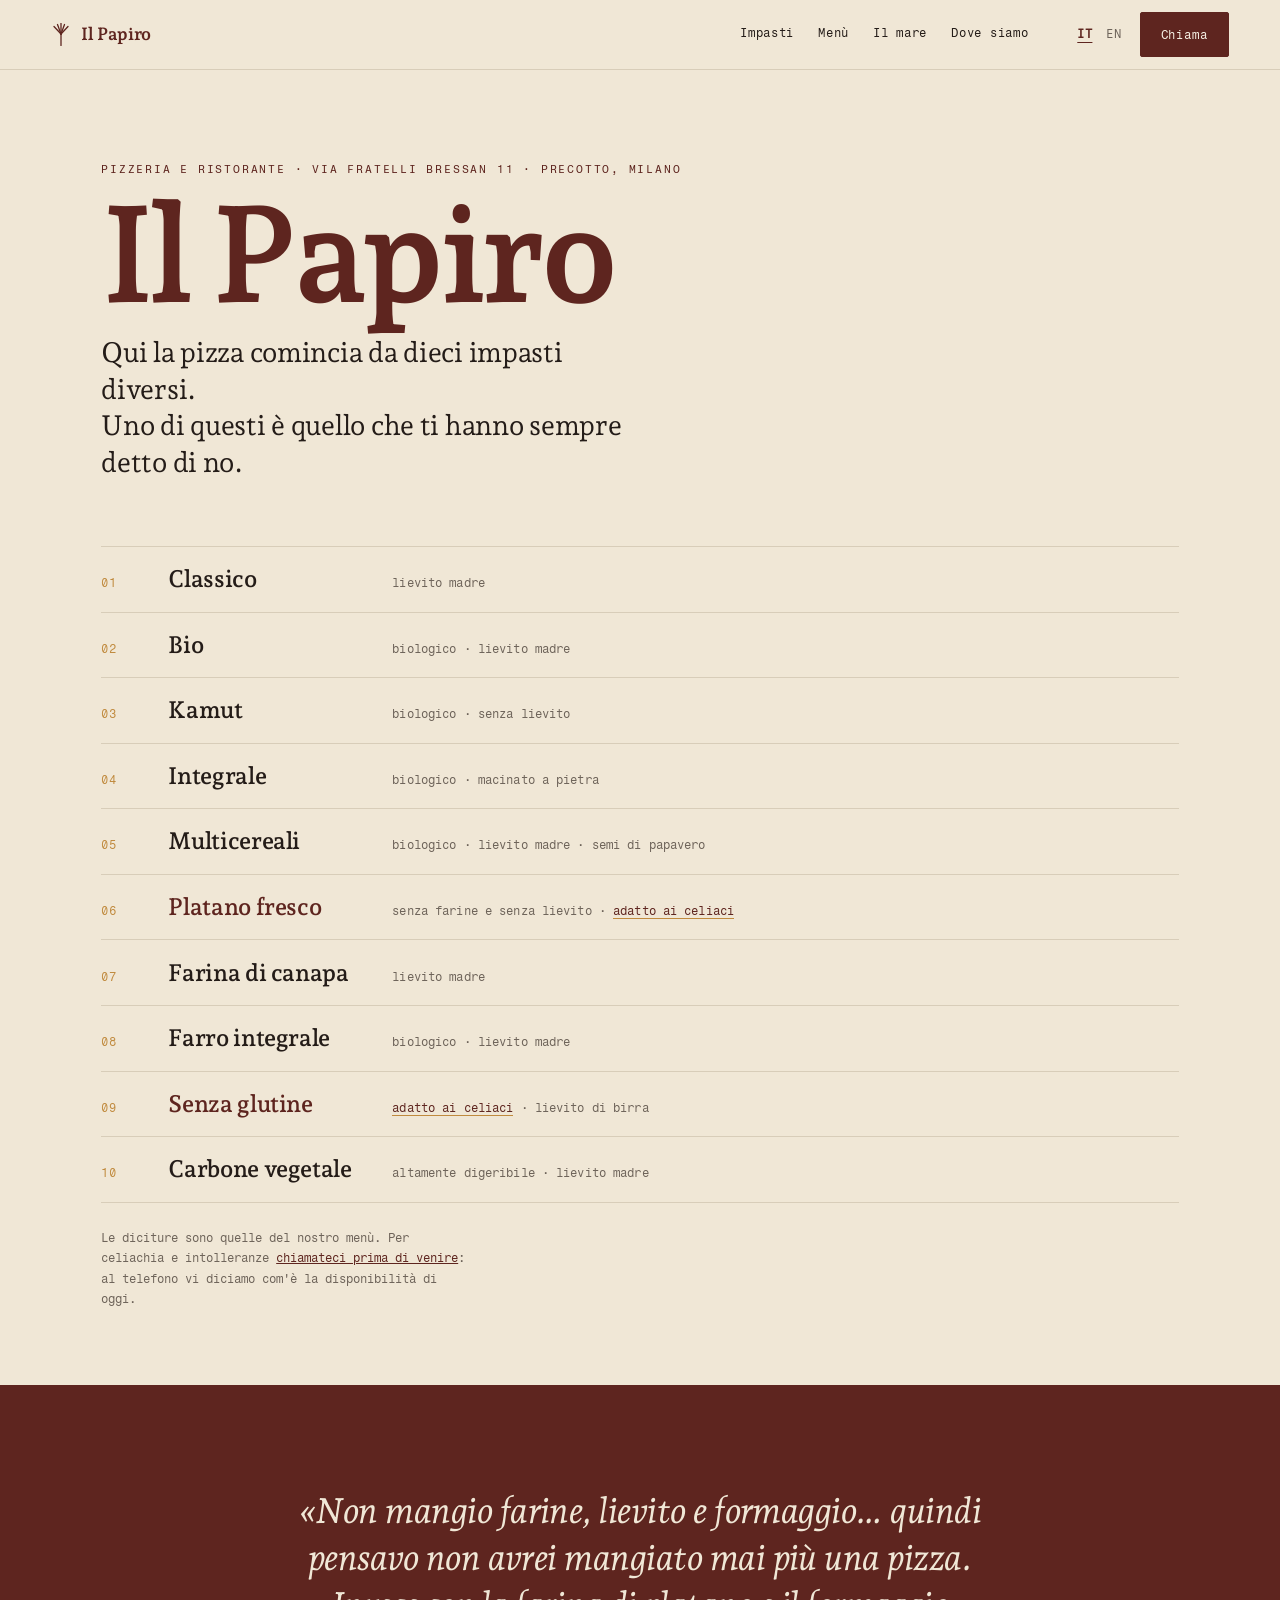
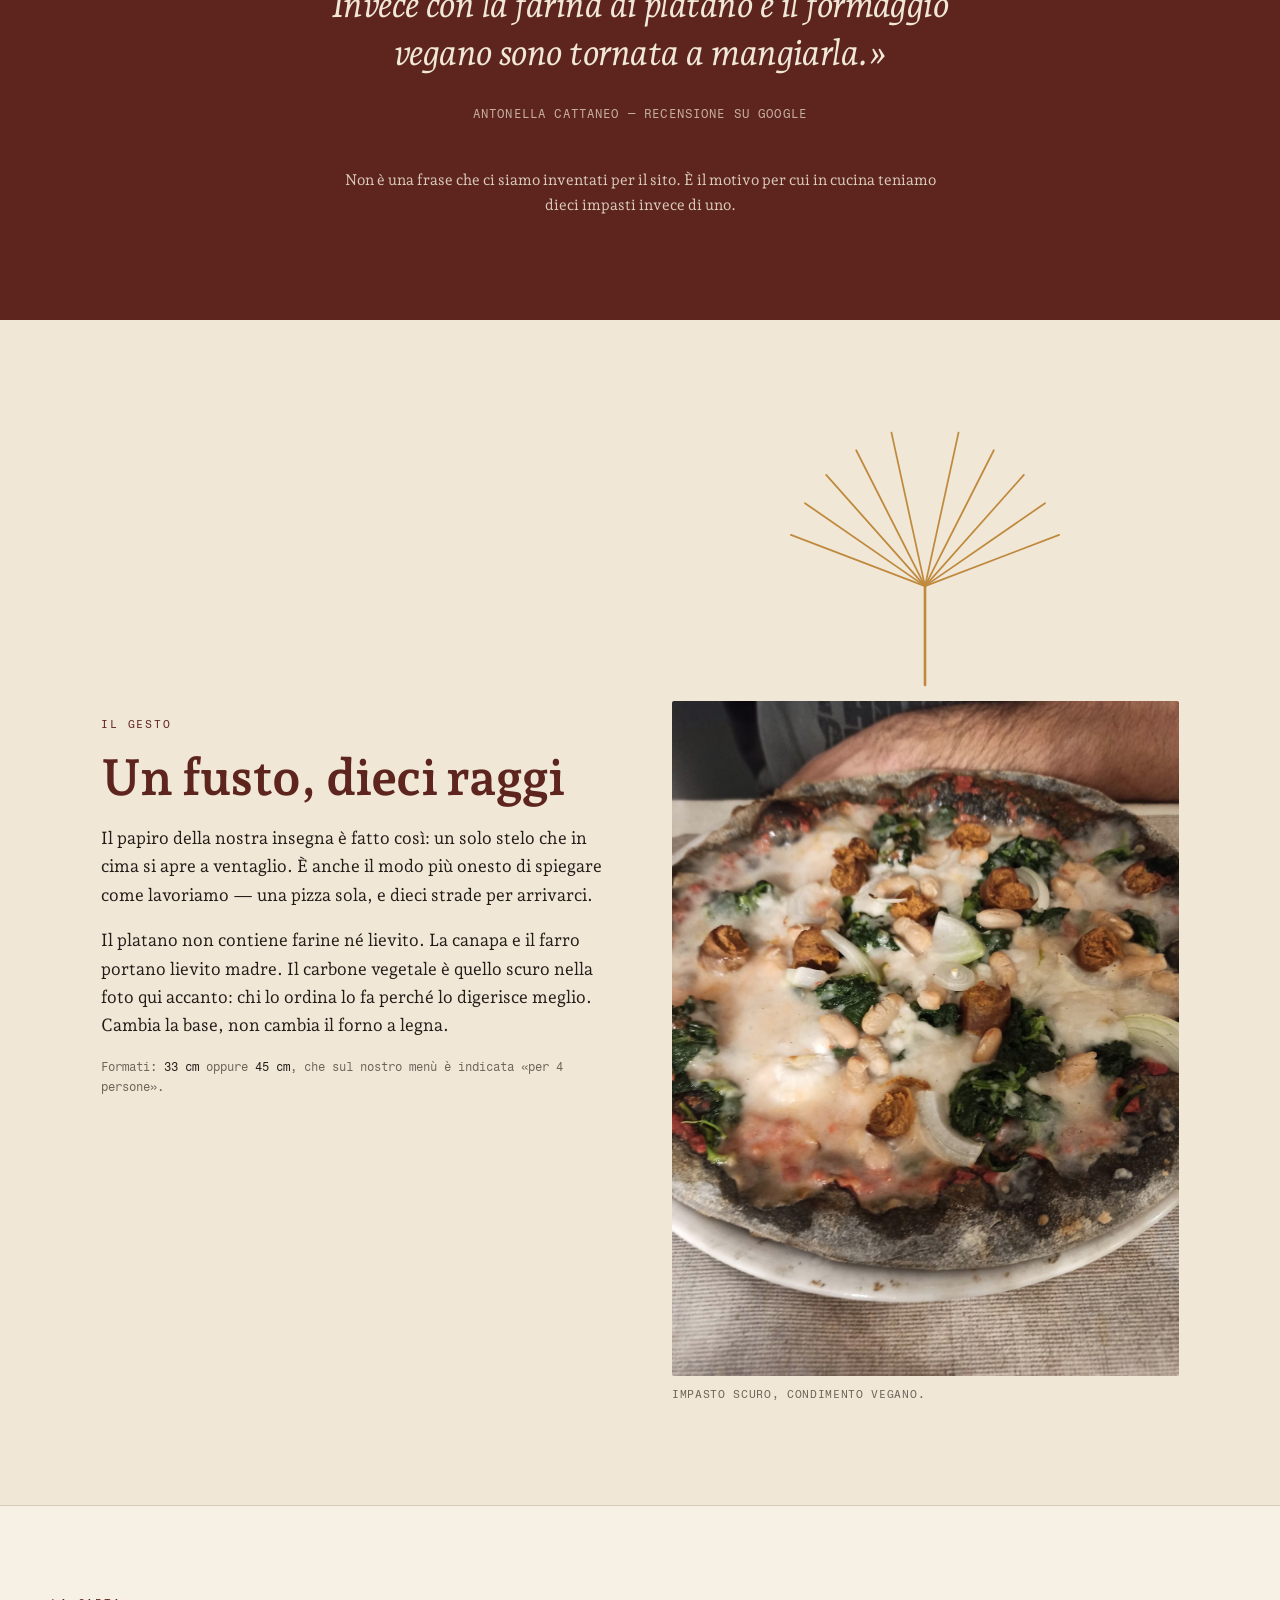
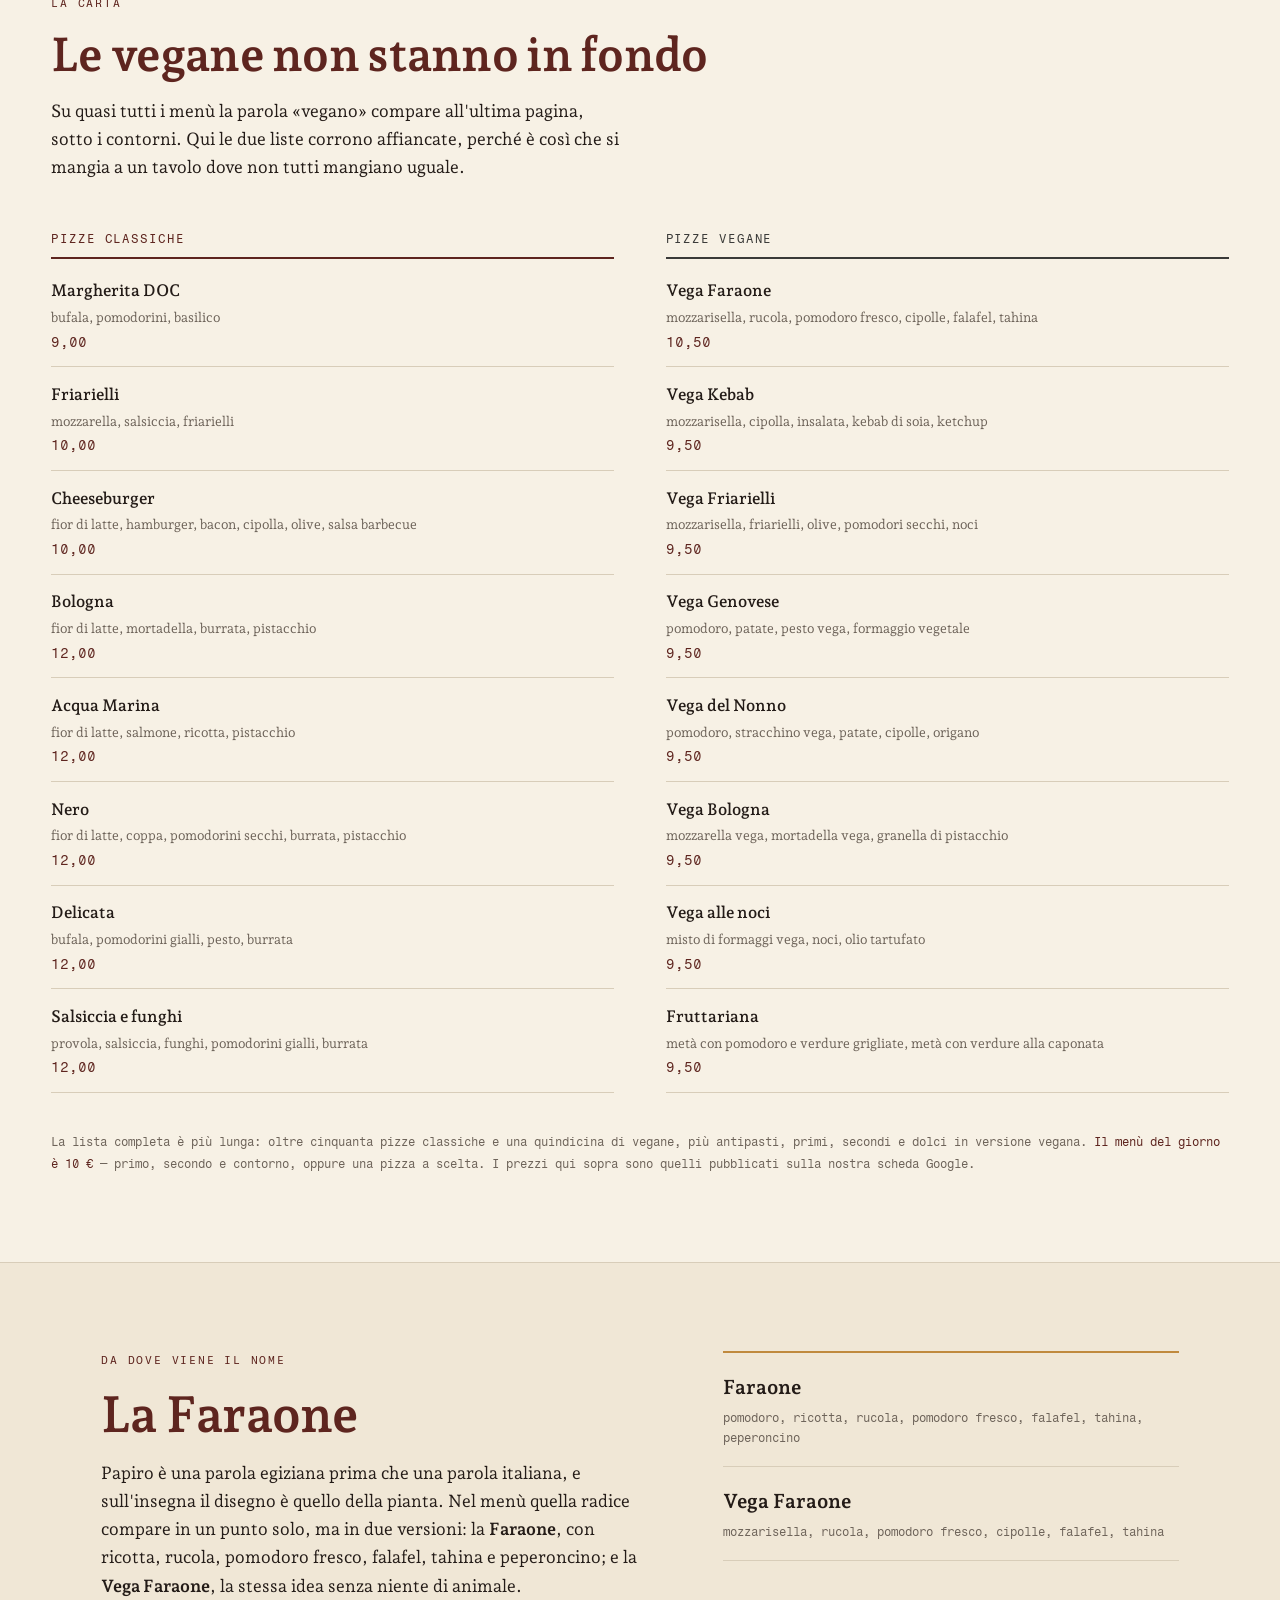
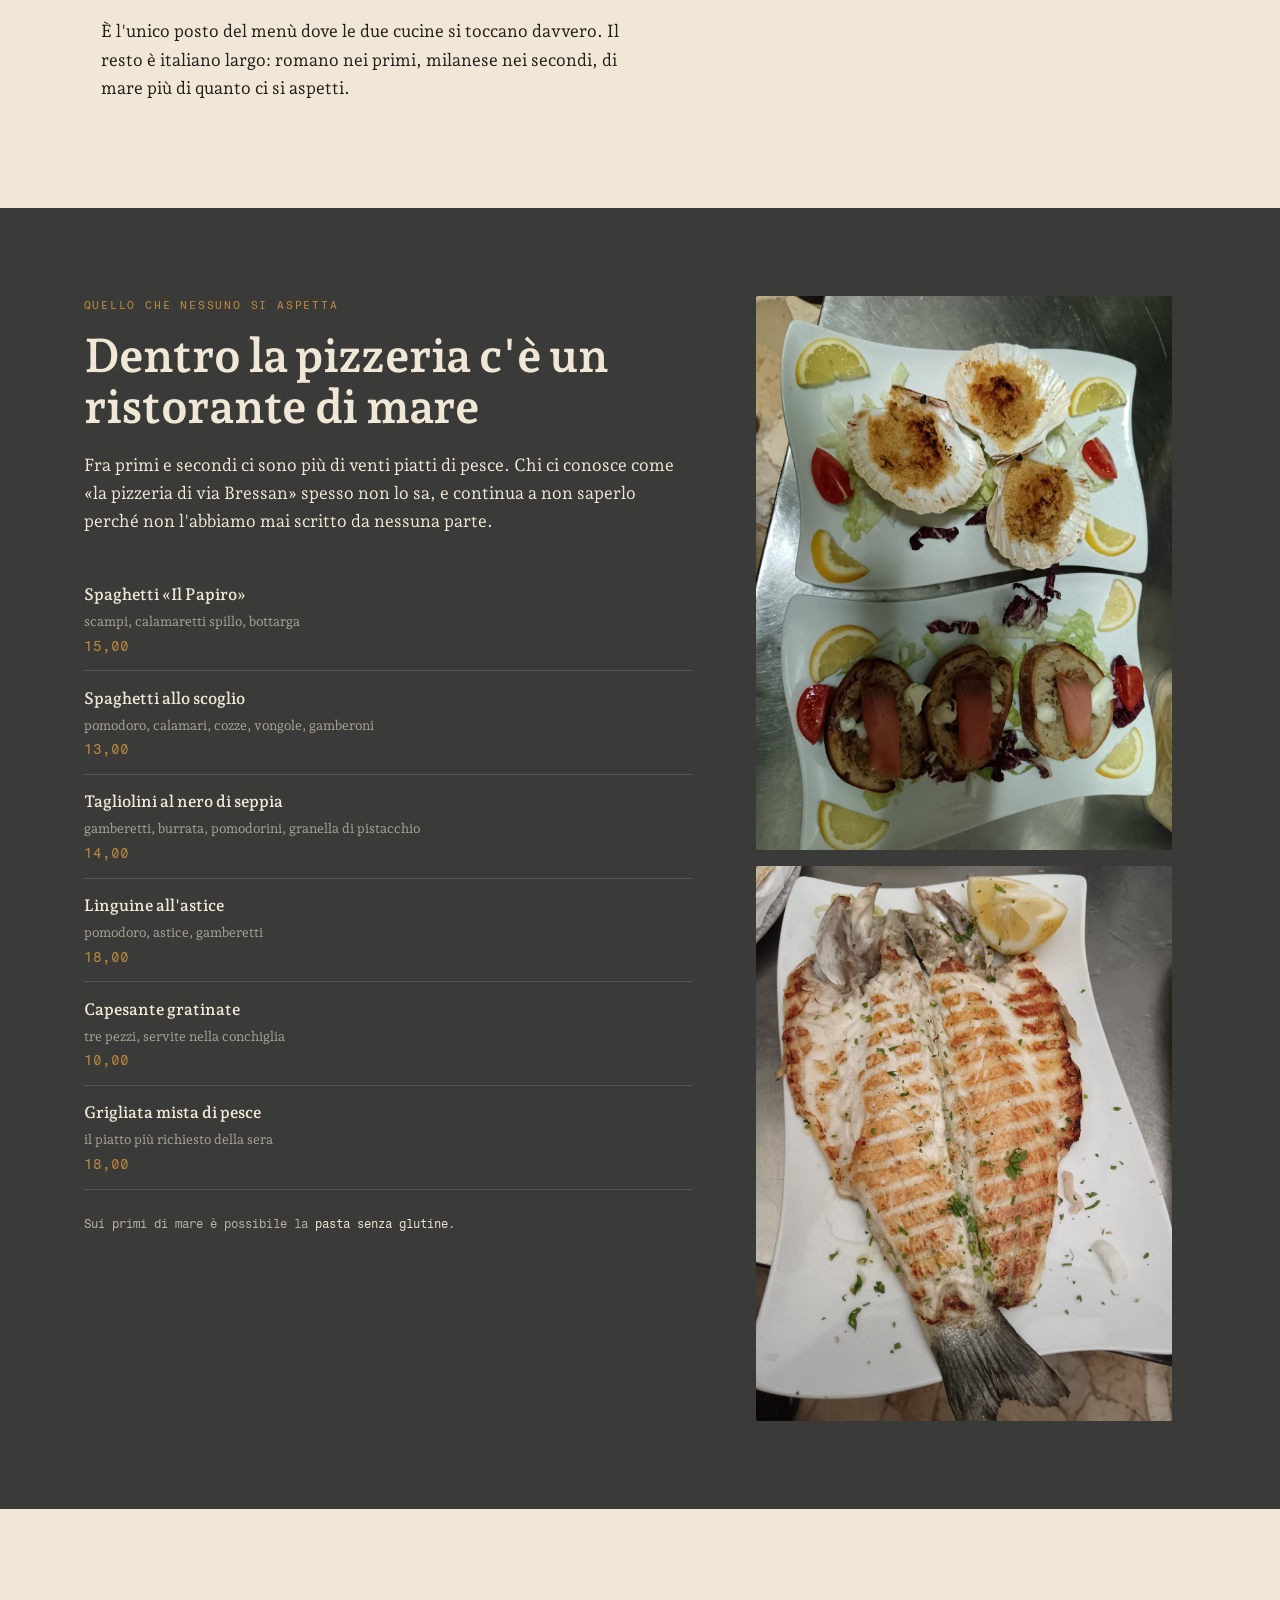
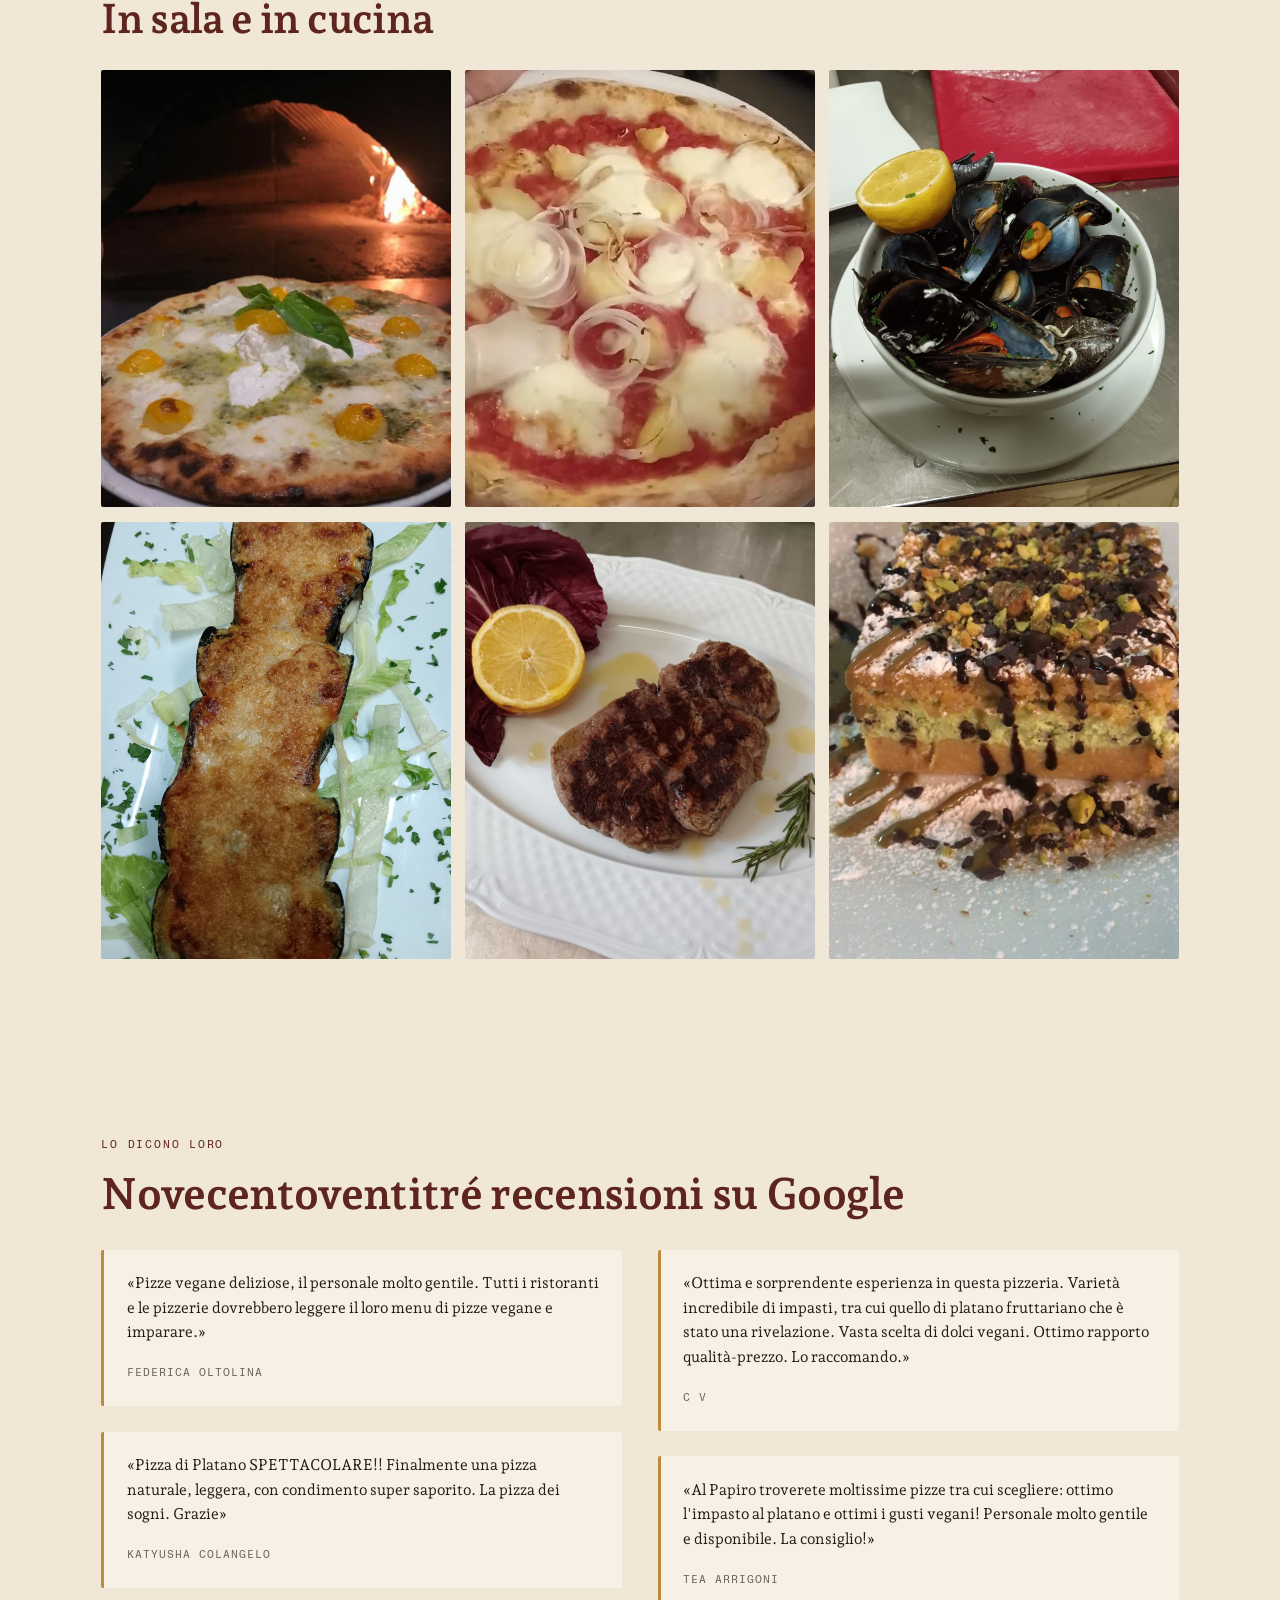
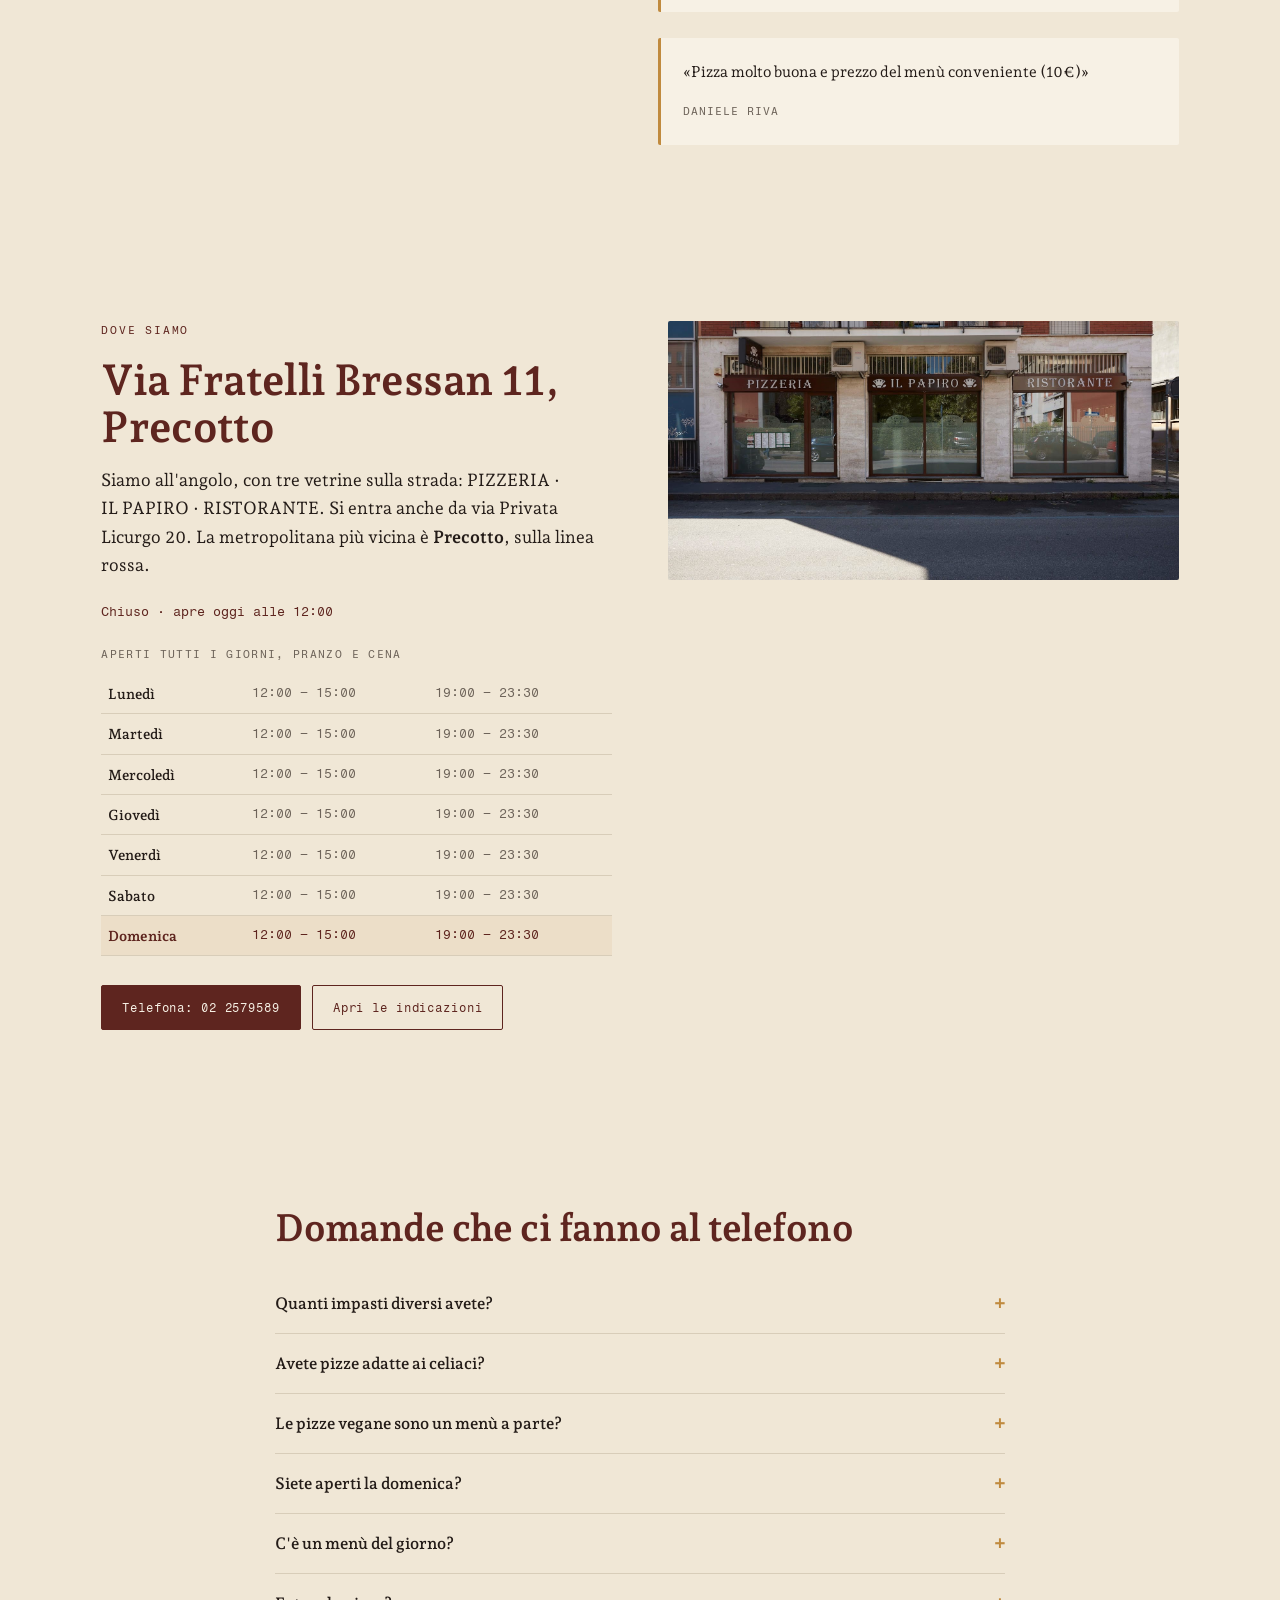
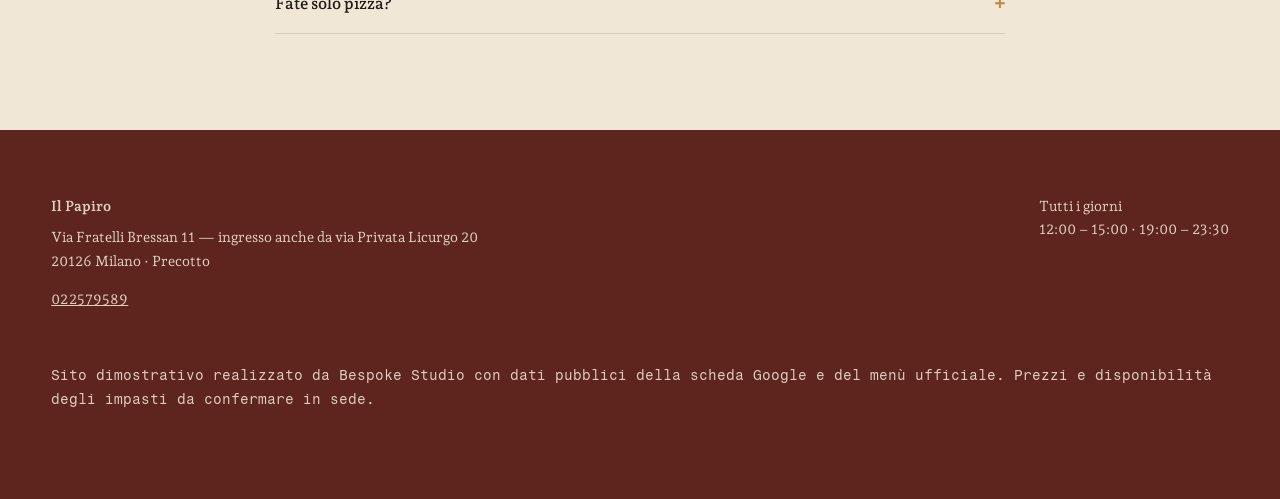
==== index.html @ 3c9a6908 "Il Papiro — sito vetrina (Bespoke Studio) Pizzeria e ristorante, via Fratelli Bressan 11, Precotto (" ====
<!DOCTYPE html>
<html lang="it">
<head>
<meta charset="utf-8">
<meta name="viewport" content="width=device-width, initial-scale=1">
<title>Il Papiro — Pizzeria e Ristorante a Precotto, Milano · dieci impasti</title>
<meta name="description" content="Pizzeria e ristorante in via Fratelli Bressan 11, Precotto, Milano. Dieci impasti diversi — platano, canapa, kamut, carbone vegetale, senza glutine — pizze vegane, forno a legna e cucina di mare. Aperti sette giorni su sette.">
<link rel="canonical" href="https://rotenzark.github.io/il-papiro-pizzeria/">
<meta property="og:type" content="restaurant">
<meta property="og:title" content="Il Papiro — dieci impasti, una pizzeria per tutti">
<meta property="og:description" content="Platano, canapa, kamut, carbone vegetale, senza glutine. Pizze vegane e fruttariane, forno a legna, cucina di mare. Precotto, Milano.">
<meta property="og:url" content="https://rotenzark.github.io/il-papiro-pizzeria/">
<meta property="og:image" content="https://rotenzark.github.io/il-papiro-pizzeria/img/og.jpg">
<meta property="og:locale" content="it_IT">
<meta name="twitter:card" content="summary_large_image">
<meta name="twitter:title" content="Il Papiro — dieci impasti, una pizzeria per tutti">
<meta name="twitter:description" content="Platano, canapa, kamut, carbone vegetale, senza glutine. Precotto, Milano.">
<meta name="twitter:image" content="https://rotenzark.github.io/il-papiro-pizzeria/img/og.jpg">
<meta name="theme-color" content="#5E251F">
<link rel="icon" href="img/favicon.svg" type="image/svg+xml">
<link rel="icon" href="img/favicon-32.png" sizes="32x32">
<link rel="apple-touch-icon" href="img/apple-touch-icon.png">
<link rel="preconnect" href="https://fonts.googleapis.com">
<link rel="preconnect" href="https://fonts.gstatic.com" crossorigin>
<link href="https://fonts.googleapis.com/css2?family=Andada+Pro:ital,wght@0,400;0,600;0,700;1,400&family=Fragment+Mono:ital@0;1&display=swap" rel="stylesheet">
<link rel="stylesheet" href="css/styles.css?v=1">
<script type="application/ld+json">
{
  "@context": "https://schema.org",
  "@type": "Restaurant",
  "name": "Il Papiro",
  "description": "Pizzeria e ristorante a Precotto, Milano. Dieci impasti diversi, pizze vegane e fruttariane, forno a legna e cucina di mare.",
  "url": "https://rotenzark.github.io/il-papiro-pizzeria/",
  "telephone": "+39 02 2579589",
  "servesCuisine": ["Pizza", "Italiana", "Vegana", "Pesce"],
  "priceRange": "€€",
  "image": "https://rotenzark.github.io/il-papiro-pizzeria/img/facciata.jpg",
  "address": {
    "@type": "PostalAddress",
    "streetAddress": "Via Fratelli Bressan 11",
    "addressLocality": "Milano",
    "postalCode": "20126",
    "addressCountry": "IT"
  },
  "geo": { "@type": "GeoCoordinates", "latitude": 45.5103545, "longitude": 9.2221781 },
  "openingHoursSpecification": [{
    "@type": "OpeningHoursSpecification",
    "dayOfWeek": ["Monday","Tuesday","Wednesday","Thursday","Friday","Saturday","Sunday"],
    "opens": "12:00", "closes": "15:00"
  },{
    "@type": "OpeningHoursSpecification",
    "dayOfWeek": ["Monday","Tuesday","Wednesday","Thursday","Friday","Saturday","Sunday"],
    "opens": "19:00", "closes": "23:30"
  }]
}
</script>
<script type="application/ld+json">
{
  "@context": "https://schema.org",
  "@type": "FAQPage",
  "mainEntity": [
    { "@type": "Question", "name": "Quanti impasti diversi avete?",
      "acceptedAnswer": { "@type": "Answer", "text": "Dieci: classico, bio, kamut, integrale, multicereali, platano fresco, farina di canapa, farro integrale, senza glutine e carbone vegetale. Ognuno ha una sua lievitazione." } },
    { "@type": "Question", "name": "Avete pizze adatte ai celiaci?",
      "acceptedAnswer": { "@type": "Answer", "text": "Sul nostro menu due impasti sono indicati come adatti ai celiaci: il platano fresco, che è senza farine e senza lievito, e l'impasto senza glutine. Trattandosi di intolleranze, chiamateci prima di venire: vi confermiamo al telefono la disponibilità del giorno e come lavoriamo in cucina." } },
    { "@type": "Question", "name": "Le pizze vegane sono un menù a parte?",
      "acceptedAnswer": { "@type": "Answer", "text": "No, corrono di fianco a quelle classiche: c'è una lista intera di pizze vegane, e anche antipasti, primi, secondi e dolci vegani. Chi è vegano ordina dal menù come tutti gli altri." } },
    { "@type": "Question", "name": "Siete aperti la domenica?",
      "acceptedAnswer": { "@type": "Answer", "text": "Sì, siamo aperti tutti i giorni, domenica compresa: pranzo 12:00–15:00 e cena 19:00–23:30." } },
    { "@type": "Question", "name": "C'è un menù del giorno?",
      "acceptedAnswer": { "@type": "Answer", "text": "Sì, un menù del giorno a 10 euro con primo, secondo e contorno; in alternativa si può fare con una pizza a scelta. Conviene chiedere al telefono cosa c'è oggi." } },
    { "@type": "Question", "name": "Fate solo pizza?",
      "acceptedAnswer": { "@type": "Answer", "text": "No. Oltre alla pizza c'è una cucina di mare con oltre venti piatti fra primi e secondi, dai paccheri con calamaretti alla grigliata mista, più carne alla griglia e piatti della tradizione romana e milanese." } }
  ]
}
</script>
</head>
<body>

<!-- INTRO: l'ombrella del papiro che si disegna -->
<div id="intro" class="intro" aria-hidden="true">
  <svg class="intro__glifo" viewBox="0 0 120 140" fill="none" aria-hidden="true">
    <g stroke="currentColor" stroke-width="2.2" stroke-linecap="round">
      <path class="intro__stelo" d="M60 138 V64"/>
      <path class="intro__raggio" d="M60 64 L18 20"/>
      <path class="intro__raggio" d="M60 64 L32 12"/>
      <path class="intro__raggio" d="M60 64 L46 6"/>
      <path class="intro__raggio" d="M60 64 L60 3"/>
      <path class="intro__raggio" d="M60 64 L74 6"/>
      <path class="intro__raggio" d="M60 64 L88 12"/>
      <path class="intro__raggio" d="M60 64 L102 20"/>
    </g>
  </svg>
  <button type="button" id="introSkip" class="intro__skip" data-i18n="intro.skip">salta</button>
</div>

<header id="site-header" class="testata">
  <a class="testata__marchio" href="#cima" aria-label="Il Papiro, torna in cima">
    <svg class="marchio__glifo" viewBox="0 0 40 46" aria-hidden="true">
      <g stroke="currentColor" stroke-width="2.6" stroke-linecap="round" fill="none">
        <path d="M20 45 V22"/><path d="M20 22 L6 7"/><path d="M20 22 L13 3"/>
        <path d="M20 22 L20 1"/><path d="M20 22 L27 3"/><path d="M20 22 L34 7"/>
      </g>
    </svg>
    <span class="marchio__nome">Il Papiro</span>
  </a>

  <nav id="mainNav" class="nav" aria-label="Menu principale">
    <a href="#impasti" data-i18n="nav.impasti">Impasti</a>
    <a href="#menu" data-i18n="nav.menu">Menù</a>
    <a href="#mare" data-i18n="nav.mare">Il mare</a>
    <a href="#dove" data-i18n="nav.dove">Dove siamo</a>
  </nav>

  <div class="testata__coda">
    <div class="lingue" role="group" aria-label="Lingua / Language">
      <button type="button" data-lang="it" class="is-on" aria-pressed="true">IT</button>
      <button type="button" data-lang="en" aria-pressed="false">EN</button>
    </div>
    <a class="bottone bottone--pieno" href="tel:+39022579589" data-i18n="cta.chiama">Chiama</a>
    <button type="button" id="burger" class="burger" aria-expanded="false" aria-controls="mobile-menu" aria-label="Apri il menu">
      <span></span><span></span><span></span>
    </button>
  </div>
</header>

<div id="mobile-menu" class="drawer" hidden>
  <a href="#impasti" data-i18n="nav.impasti">Impasti</a>
  <a href="#menu" data-i18n="nav.menu">Menù</a>
  <a href="#mare" data-i18n="nav.mare">Il mare</a>
  <a href="#recensioni" data-i18n="nav.recensioni">Recensioni</a>
  <a href="#dove" data-i18n="nav.dove">Dove siamo</a>
  <a class="drawer__cta" href="tel:+39022579589" data-i18n="cta.chiama">Chiama</a>
</div>

<main id="cima">

  <!-- ══════ HERO: l'indice dei dieci impasti. Nessuna foto, di proposito. ══════ -->
  <section class="apertura" aria-labelledby="apertura-titolo">
    <div class="apertura__intestazione">
      <p class="occhiello" data-i18n="hero.occhiello">Pizzeria e ristorante · via Fratelli Bressan 11 · Precotto, Milano</p>
      <h1 id="apertura-titolo" class="apertura__titolo">
        <span class="apertura__nome">Il Papiro</span>
        <span class="apertura__sotto" data-i18n="hero.sotto">Qui la pizza comincia da dieci impasti diversi.<br>Uno di questi è quello che ti hanno sempre detto di no.</span>
      </h1>
    </div>

    <ol class="impasti-indice" id="impasti-indice">
      <li class="impasto"><span class="impasto__n">01</span><span class="impasto__nome">Classico</span><span class="impasto__spec" data-i18n="imp.01">lievito madre</span></li>
      <li class="impasto"><span class="impasto__n">02</span><span class="impasto__nome">Bio</span><span class="impasto__spec" data-i18n="imp.02">biologico · lievito madre</span></li>
      <li class="impasto"><span class="impasto__n">03</span><span class="impasto__nome">Kamut</span><span class="impasto__spec" data-i18n="imp.03">biologico · senza lievito</span></li>
      <li class="impasto"><span class="impasto__n">04</span><span class="impasto__nome">Integrale</span><span class="impasto__spec" data-i18n="imp.04">biologico · macinato a pietra</span></li>
      <li class="impasto"><span class="impasto__n">05</span><span class="impasto__nome">Multicereali</span><span class="impasto__spec" data-i18n="imp.05">biologico · lievito madre · semi di papavero</span></li>
      <li class="impasto impasto--chiave"><span class="impasto__n">06</span><span class="impasto__nome">Platano fresco</span><span class="impasto__spec" data-i18n="imp.06">senza farine e senza lievito · <b>adatto ai celiaci</b></span></li>
      <li class="impasto"><span class="impasto__n">07</span><span class="impasto__nome">Farina di canapa</span><span class="impasto__spec" data-i18n="imp.07">lievito madre</span></li>
      <li class="impasto"><span class="impasto__n">08</span><span class="impasto__nome">Farro integrale</span><span class="impasto__spec" data-i18n="imp.08">biologico · lievito madre</span></li>
      <li class="impasto impasto--chiave"><span class="impasto__n">09</span><span class="impasto__nome">Senza glutine</span><span class="impasto__spec" data-i18n="imp.09"><b>adatto ai celiaci</b> · lievito di birra</span></li>
      <li class="impasto"><span class="impasto__n">10</span><span class="impasto__nome">Carbone vegetale</span><span class="impasto__spec" data-i18n="imp.10">altamente digeribile · lievito madre</span></li>
    </ol>

    <p class="apertura__nota" data-i18n="hero.nota">Le diciture sono quelle del nostro menù. Per celiachia e intolleranze <a href="tel:+39022579589">chiamateci prima di venire</a>: al telefono vi diciamo com'è la disponibilità di oggi.</p>
  </section>

  <!-- ══════ MANIFESTO ══════ -->
  <section class="manifesto reveal" aria-label="Perché esistiamo">
    <blockquote class="manifesto__cit">
      <p data-i18n="manifesto.cit">«Non mangio farine, lievito e formaggio… quindi pensavo non avrei mangiato mai più una pizza. Invece con la farina di platano e il formaggio vegano sono tornata a mangiarla.»</p>
      <cite data-i18n="manifesto.fonte">antonella cattaneo — recensione su Google</cite>
    </blockquote>
    <p class="manifesto__coda" data-i18n="manifesto.coda">Non è una frase che ci siamo inventati per il sito. È il motivo per cui in cucina teniamo dieci impasti invece di uno.</p>
  </section>

  <!-- ══════ FIRMA: l'ombrella ══════ -->
  <section id="impasti" class="ombrella" aria-labelledby="ombrella-titolo">
    <div class="ombrella__testo">
      <p class="occhiello" data-i18n="omb.occhiello">Il gesto</p>
      <h2 id="ombrella-titolo" data-i18n="omb.titolo">Un fusto, dieci raggi</h2>
      <p data-i18n="omb.p1">Il papiro della nostra insegna è fatto così: un solo stelo che in cima si apre a ventaglio. È anche il modo più onesto di spiegare come lavoriamo — una pizza sola, e dieci strade per arrivarci.</p>
      <p data-i18n="omb.p2">Il platano non contiene farine né lievito. La canapa e il farro portano lievito madre. Il carbone vegetale è quello scuro nella foto qui accanto: chi lo ordina lo fa perché lo digerisce meglio. Cambia la base, non cambia il forno a legna.</p>
      <p class="ombrella__mini" data-i18n="omb.mini">Formati: <b>33 cm</b> oppure <b>45 cm</b>, che sul nostro menù è indicata «per 4 persone».</p>
    </div>
    <div class="ombrella__disegno" aria-hidden="true">
      <svg id="ventaglio" viewBox="0 0 340 300" fill="none">
        <g stroke="currentColor" stroke-linecap="round" fill="none">
          <path class="v-stelo" d="M170 298 V186" stroke-width="3"/>
          <path class="v-raggio" d="M170 186 L18 128" stroke-width="2"/>
          <path class="v-raggio" d="M170 186 L34 92" stroke-width="2"/>
          <path class="v-raggio" d="M170 186 L58 60" stroke-width="2"/>
          <path class="v-raggio" d="M170 186 L92 32" stroke-width="2"/>
          <path class="v-raggio" d="M170 186 L132 12" stroke-width="2"/>
          <path class="v-raggio" d="M170 186 L208 12" stroke-width="2"/>
          <path class="v-raggio" d="M170 186 L248 32" stroke-width="2"/>
          <path class="v-raggio" d="M170 186 L282 60" stroke-width="2"/>
          <path class="v-raggio" d="M170 186 L306 92" stroke-width="2"/>
          <path class="v-raggio" d="M170 186 L322 128" stroke-width="2"/>
        </g>
      </svg>
      <figure class="ombrella__foto">
        <img src="img/impasto-scuro.jpg" width="1300" height="1731" decoding="async" alt="Pizza con impasto scuro al carbone vegetale, condita con verdure, fagioli e mozzarella vegetale">
        <figcaption data-i18n="omb.did">Impasto scuro, condimento vegano.</figcaption>
      </figure>
    </div>
  </section>

  <!-- ══════ MENÙ: due colonne che corrono insieme ══════ -->
  <section id="menu" class="carta" aria-labelledby="carta-titolo">
    <div class="carta__intro reveal">
      <p class="occhiello" data-i18n="carta.occhiello">La carta</p>
      <h2 id="carta-titolo" data-i18n="carta.titolo">Le vegane non stanno in fondo</h2>
      <p data-i18n="carta.p">Su quasi tutti i menù la parola «vegano» compare all'ultima pagina, sotto i contorni. Qui le due liste corrono affiancate, perché è così che si mangia a un tavolo dove non tutti mangiano uguale.</p>
    </div>

    <div class="carta__colonne">
      <div class="colonna reveal">
        <h3 class="colonna__testa" data-i18n="carta.classiche">Pizze classiche</h3>
        <ul class="listino">
          <li><span class="piatto">Margherita DOC</span><span class="ingr" data-i18n="p.margherita">bufala, pomodorini, basilico</span><span class="prezzo">9,00</span></li>
          <li><span class="piatto">Friarielli</span><span class="ingr" data-i18n="p.friarielli">mozzarella, salsiccia, friarielli</span><span class="prezzo">10,00</span></li>
          <li><span class="piatto">Cheeseburger</span><span class="ingr" data-i18n="p.cheeseburger">fior di latte, hamburger, bacon, cipolla, olive, salsa barbecue</span><span class="prezzo">10,00</span></li>
          <li><span class="piatto">Bologna</span><span class="ingr" data-i18n="p.bologna">fior di latte, mortadella, burrata, pistacchio</span><span class="prezzo">12,00</span></li>
          <li><span class="piatto">Acqua Marina</span><span class="ingr" data-i18n="p.acquamarina">fior di latte, salmone, ricotta, pistacchio</span><span class="prezzo">12,00</span></li>
          <li><span class="piatto">Nero</span><span class="ingr" data-i18n="p.nero">fior di latte, coppa, pomodorini secchi, burrata, pistacchio</span><span class="prezzo">12,00</span></li>
          <li><span class="piatto">Delicata</span><span class="ingr" data-i18n="p.delicata">bufala, pomodorini gialli, pesto, burrata</span><span class="prezzo">12,00</span></li>
          <li><span class="piatto">Salsiccia e funghi</span><span class="ingr" data-i18n="p.salsiccia">provola, salsiccia, funghi, pomodorini gialli, burrata</span><span class="prezzo">12,00</span></li>
        </ul>
      </div>

      <div class="colonna colonna--vega reveal">
        <h3 class="colonna__testa" data-i18n="carta.vegane">Pizze vegane</h3>
        <ul class="listino">
          <li><span class="piatto">Vega Faraone</span><span class="ingr" data-i18n="p.faraone">mozzarisella, rucola, pomodoro fresco, cipolle, falafel, tahina</span><span class="prezzo">10,50</span></li>
          <li><span class="piatto">Vega Kebab</span><span class="ingr" data-i18n="p.kebab">mozzarisella, cipolla, insalata, kebab di soia, ketchup</span><span class="prezzo">9,50</span></li>
          <li><span class="piatto">Vega Friarielli</span><span class="ingr" data-i18n="p.vfriarielli">mozzarisella, friarielli, olive, pomodori secchi, noci</span><span class="prezzo">9,50</span></li>
          <li><span class="piatto">Vega Genovese</span><span class="ingr" data-i18n="p.genovese">pomodoro, patate, pesto vega, formaggio vegetale</span><span class="prezzo">9,50</span></li>
          <li><span class="piatto">Vega del Nonno</span><span class="ingr" data-i18n="p.nonno">pomodoro, stracchino vega, patate, cipolle, origano</span><span class="prezzo">9,50</span></li>
          <li><span class="piatto">Vega Bologna</span><span class="ingr" data-i18n="p.vbologna">mozzarella vega, mortadella vega, granella di pistacchio</span><span class="prezzo">9,50</span></li>
          <li><span class="piatto">Vega alle noci</span><span class="ingr" data-i18n="p.noci">misto di formaggi vega, noci, olio tartufato</span><span class="prezzo">9,50</span></li>
          <li><span class="piatto">Fruttariana</span><span class="ingr" data-i18n="p.fruttariana">metà con pomodoro e verdure grigliate, metà con verdure alla caponata</span><span class="prezzo">9,50</span></li>
        </ul>
      </div>
    </div>

    <p class="carta__nota reveal" data-i18n="carta.nota">La lista completa è più lunga: oltre cinquanta pizze classiche e una quindicina di vegane, più antipasti, primi, secondi e dolci in versione vegana. <b>Il menù del giorno è 10 €</b> — primo, secondo e contorno, oppure una pizza a scelta. I prezzi qui sopra sono quelli pubblicati sulla nostra scheda Google.</p>
  </section>

  <!-- ══════ FARAONE ══════ -->
  <section class="faraone reveal" aria-labelledby="faraone-titolo">
    <div class="faraone__testo">
      <p class="occhiello" data-i18n="far.occhiello">Da dove viene il nome</p>
      <h2 id="faraone-titolo" data-i18n="far.titolo">La Faraone</h2>
      <p data-i18n="far.p1">Papiro è una parola egiziana prima che una parola italiana, e sull'insegna il disegno è quello della pianta. Nel menù quella radice compare in un punto solo, ma in due versioni: la <b>Faraone</b>, con ricotta, rucola, pomodoro fresco, falafel, tahina e peperoncino; e la <b>Vega Faraone</b>, la stessa idea senza niente di animale.</p>
      <p data-i18n="far.p2">È l'unico posto del menù dove le due cucine si toccano davvero. Il resto è italiano largo: romano nei primi, milanese nei secondi, di mare più di quanto ci si aspetti.</p>
    </div>
    <ul class="faraone__due">
      <li><span class="faraone__nome">Faraone</span><span class="faraone__ingr" data-i18n="far.a">pomodoro, ricotta, rucola, pomodoro fresco, falafel, tahina, peperoncino</span></li>
      <li><span class="faraone__nome">Vega Faraone</span><span class="faraone__ingr" data-i18n="far.b">mozzarisella, rucola, pomodoro fresco, cipolle, falafel, tahina</span></li>
    </ul>
  </section>

  <!-- ══════ IL MARE ══════ -->
  <section id="mare" class="mare" aria-labelledby="mare-titolo">
    <div class="mare__testo reveal">
      <p class="occhiello" data-i18n="mare.occhiello">Quello che nessuno si aspetta</p>
      <h2 id="mare-titolo" data-i18n="mare.titolo">Dentro la pizzeria c'è un ristorante di mare</h2>
      <p data-i18n="mare.p">Fra primi e secondi ci sono più di venti piatti di pesce. Chi ci conosce come «la pizzeria di via Bressan» spesso non lo sa, e continua a non saperlo perché non l'abbiamo mai scritto da nessuna parte.</p>
      <ul class="mare__lista">
        <li><span class="piatto">Spaghetti «Il Papiro»</span><span class="ingr" data-i18n="m.papiro">scampi, calamaretti spillo, bottarga</span><span class="prezzo">15,00</span></li>
        <li><span class="piatto">Spaghetti allo scoglio</span><span class="ingr" data-i18n="m.scoglio">pomodoro, calamari, cozze, vongole, gamberoni</span><span class="prezzo">13,00</span></li>
        <li><span class="piatto">Tagliolini al nero di seppia</span><span class="ingr" data-i18n="m.nero">gamberetti, burrata, pomodorini, granella di pistacchio</span><span class="prezzo">14,00</span></li>
        <li><span class="piatto">Linguine all'astice</span><span class="ingr" data-i18n="m.astice">pomodoro, astice, gamberetti</span><span class="prezzo">18,00</span></li>
        <li><span class="piatto">Capesante gratinate</span><span class="ingr" data-i18n="m.capesante">tre pezzi, servite nella conchiglia</span><span class="prezzo">10,00</span></li>
        <li><span class="piatto">Grigliata mista di pesce</span><span class="ingr" data-i18n="m.grigliata">il piatto più richiesto della sera</span><span class="prezzo">18,00</span></li>
      </ul>
      <p class="mare__nota" data-i18n="mare.nota">Sui primi di mare è possibile la <b>pasta senza glutine</b>.</p>
    </div>
    <div class="mare__foto reveal">
      <figure><img src="img/capesante.jpg" width="1200" height="1600" decoding="async" alt="Capesante gratinate servite nella conchiglia con crostini al salmone"></figure>
      <figure><img src="img/branzino.jpg" width="1300" height="1733" decoding="async" alt="Branzino alla griglia aperto a libro con spicchio di limone"></figure>
    </div>
  </section>

  <!-- ══════ GALLERY ══════ -->
  <section id="galleria" class="galleria reveal" aria-labelledby="galleria-titolo">
    <h2 id="galleria-titolo" class="galleria__titolo" data-i18n="gal.titolo">In sala e in cucina</h2>
    <div class="galleria__griglia">
      <button type="button" class="shot" data-full="img/forno.jpg"><img src="img/forno.jpg" width="768" height="960" decoding="async" alt="Pizza appena sfornata davanti alla bocca del forno a legna acceso"></button>
      <button type="button" class="shot" data-full="img/pizza-servita.jpg"><img src="img/pizza-servita.jpg" width="576" height="1024" decoding="async" alt="Pizza tonda dal cornicione alto servita su piatto bianco"></button>
      <button type="button" class="shot" data-full="img/cozze.jpg"><img src="img/cozze.jpg" width="1200" height="1600" decoding="async" alt="Sautè di cozze in ciotola bianca con mezzo limone"></button>
      <button type="button" class="shot" data-full="img/melanzane.jpg"><img src="img/melanzane.jpg" width="1200" height="1600" decoding="async" alt="Involtini di melanzane gratinati serviti su piatto bianco"></button>
      <button type="button" class="shot" data-full="img/filetto.jpg"><img src="img/filetto.jpg" width="1200" height="900" decoding="async" alt="Filetto di manzo alla griglia con radicchio, limone e rosmarino"></button>
      <button type="button" class="shot" data-full="img/dolce-pistacchio.jpg"><img src="img/dolce-pistacchio.jpg" width="1080" height="1920" decoding="async" alt="Dolce della casa al pistacchio e cioccolato, vegano e senza glutine"></button>
    </div>
  </section>

  <!-- ══════ RECENSIONI ══════ -->
  <section id="recensioni" class="voci reveal" aria-labelledby="voci-titolo">
    <p class="occhiello" data-i18n="rec.occhiello">Lo dicono loro</p>
    <h2 id="voci-titolo" data-i18n="rec.titolo">Novecentoventitré recensioni su Google</h2>
    <ul class="voci__lista">
      <li class="voce">
        <p>«Pizze vegane deliziose, il personale molto gentile. Tutti i ristoranti e le pizzerie dovrebbero leggere il loro menu di pizze vegane e imparare.»</p>
        <span class="voce__chi">Federica Oltolina</span>
      </li>
      <li class="voce">
        <p>«Pizza di Platano SPETTACOLARE!! Finalmente una pizza naturale, leggera, con condimento super saporito. La pizza dei sogni. Grazie»</p>
        <span class="voce__chi">Katyusha Colangelo</span>
      </li>
      <li class="voce">
        <p>«Ottima e sorprendente esperienza in questa pizzeria. Varietà incredibile di impasti, tra cui quello di platano fruttariano che è stato una rivelazione. Vasta scelta di dolci vegani. Ottimo rapporto qualità-prezzo. Lo raccomando.»</p>
        <span class="voce__chi">c v</span>
      </li>
      <li class="voce">
        <p>«Al Papiro troverete moltissime pizze tra cui scegliere: ottimo l'impasto al platano e ottimi i gusti vegani! Personale molto gentile e disponibile. La consiglio!»</p>
        <span class="voce__chi">Tea Arrigoni</span>
      </li>
      <li class="voce">
        <p>«Pizza molto buona e prezzo del menù conveniente (10€)»</p>
        <span class="voce__chi">Daniele Riva</span>
      </li>
    </ul>
  </section>

  <!-- ══════ DOVE & ORARI ══════ -->
  <section id="dove" class="dove" aria-labelledby="dove-titolo">
    <div class="dove__testo reveal">
      <p class="occhiello" data-i18n="dove.occhiello">Dove siamo</p>
      <h2 id="dove-titolo" data-i18n="dove.titolo">Via Fratelli Bressan 11, Precotto</h2>
      <p data-i18n="dove.p">Siamo all'angolo, con tre vetrine sulla strada: <span class="nowrap">PIZZERIA</span> · <span class="nowrap">IL PAPIRO</span> · <span class="nowrap">RISTORANTE</span>. Si entra anche da via Privata Licurgo 20. La metropolitana più vicina è <b>Precotto</b>, sulla linea rossa.</p>
      <p class="dove__stato"><span id="orarioStato">Controllo gli orari…</span></p>

      <table class="orari">
        <caption data-i18n="dove.caption">Aperti tutti i giorni, pranzo e cena</caption>
        <tbody>
          <tr data-day="1"><th scope="row" data-i18n="g.lun">Lunedì</th><td>12:00 – 15:00</td><td>19:00 – 23:30</td></tr>
          <tr data-day="2"><th scope="row" data-i18n="g.mar">Martedì</th><td>12:00 – 15:00</td><td>19:00 – 23:30</td></tr>
          <tr data-day="3"><th scope="row" data-i18n="g.mer">Mercoledì</th><td>12:00 – 15:00</td><td>19:00 – 23:30</td></tr>
          <tr data-day="4"><th scope="row" data-i18n="g.gio">Giovedì</th><td>12:00 – 15:00</td><td>19:00 – 23:30</td></tr>
          <tr data-day="5"><th scope="row" data-i18n="g.ven">Venerdì</th><td>12:00 – 15:00</td><td>19:00 – 23:30</td></tr>
          <tr data-day="6"><th scope="row" data-i18n="g.sab">Sabato</th><td>12:00 – 15:00</td><td>19:00 – 23:30</td></tr>
          <tr data-day="0"><th scope="row" data-i18n="g.dom">Domenica</th><td>12:00 – 15:00</td><td>19:00 – 23:30</td></tr>
        </tbody>
      </table>

      <p class="dove__contatti">
        <a class="bottone bottone--pieno" href="tel:+39022579589" data-i18n="dove.tel">Telefona: 02 2579589</a>
        <a class="bottone" href="https://www.google.com/maps/place/Il+Papiro/@45.5103545,9.2221781,17z" target="_blank" rel="noopener" data-i18n="dove.indicazioni">Apri le indicazioni</a>
      </p>
    </div>

    <div class="dove__mappa reveal">
      <figure class="dove__facciata">
        <img src="img/facciata.jpg" width="1600" height="811" decoding="async" alt="La facciata del Papiro in via Fratelli Bressan: tre vetrine con le insegne pizzeria, Il Papiro e ristorante">
      </figure>
      <iframe title="Mappa di Il Papiro, via Fratelli Bressan 11, Milano" src="https://www.google.com/maps?q=Il+Papiro+Via+Fratelli+Bressan+11+20126+Milano&output=embed" width="600" height="380" style="border:0" loading="lazy" referrerpolicy="no-referrer-when-downgrade"></iframe>
    </div>
  </section>

  <!-- ══════ FAQ ══════ -->
  <section id="faq" class="faq reveal" aria-labelledby="faq-titolo">
    <h2 id="faq-titolo" data-i18n="faq.titolo">Domande che ci fanno al telefono</h2>
    <div class="faq__lista">
      <details><summary data-i18n="faq.q1">Quanti impasti diversi avete?</summary><p data-i18n="faq.a1">Dieci: classico, bio, kamut, integrale, multicereali, platano fresco, farina di canapa, farro integrale, senza glutine e carbone vegetale. Ognuno ha una sua lievitazione.</p></details>
      <details><summary data-i18n="faq.q2">Avete pizze adatte ai celiaci?</summary><p data-i18n="faq.a2">Sul nostro menù due impasti sono indicati come adatti ai celiaci: il <b>platano fresco</b>, che è senza farine e senza lievito, e l'impasto <b>senza glutine</b>. Trattandosi di intolleranze, chiamateci prima di venire: vi confermiamo al telefono la disponibilità del giorno e come lavoriamo in cucina.</p></details>
      <details><summary data-i18n="faq.q3">Le pizze vegane sono un menù a parte?</summary><p data-i18n="faq.a3">No, corrono di fianco a quelle classiche: c'è una lista intera di pizze vegane, e anche antipasti, primi, secondi e dolci vegani. Chi è vegano ordina dal menù come tutti gli altri.</p></details>
      <details><summary data-i18n="faq.q4">Siete aperti la domenica?</summary><p data-i18n="faq.a4">Sì, siamo aperti tutti i giorni, domenica compresa: pranzo 12:00–15:00 e cena 19:00–23:30.</p></details>
      <details><summary data-i18n="faq.q5">C'è un menù del giorno?</summary><p data-i18n="faq.a5">Sì, un menù del giorno a 10 euro con primo, secondo e contorno; in alternativa si può fare con una pizza a scelta. Conviene chiedere al telefono cosa c'è oggi.</p></details>
      <details><summary data-i18n="faq.q6">Fate solo pizza?</summary><p data-i18n="faq.a6">No. Oltre alla pizza c'è una cucina di mare con oltre venti piatti fra primi e secondi, più carne alla griglia e piatti della tradizione romana e milanese.</p></details>
    </div>
  </section>

</main>

<footer class="chiusa">
  <div class="chiusa__riga">
    <div>
      <p class="chiusa__nome">Il Papiro</p>
      <p data-i18n="foot.ind">Via Fratelli Bressan 11 — ingresso anche da via Privata Licurgo 20<br>20126 Milano · Precotto</p>
      <p><a href="tel:+39022579589">02 2579589</a></p>
    </div>
    <div>
      <p data-i18n="foot.orari">Tutti i giorni<br>12:00 – 15:00 · 19:00 – 23:30</p>
    </div>
  </div>
  <p class="chiusa__nota" data-i18n="foot.nota">Sito dimostrativo realizzato da Bespoke Studio con dati pubblici della scheda Google e del menù ufficiale. Prezzi e disponibilità degli impasti da confermare in sede.</p>
</footer>

<div class="barra" id="actionBar">
  <a href="tel:+39022579589" data-i18n="bar.chiama">Chiama</a>
  <a href="#menu" data-i18n="bar.menu">Menù</a>
  <a href="#dove" data-i18n="bar.dove">Dove</a>
</div>

<div id="lightbox" class="lightbox" hidden>
  <button type="button" id="lightboxClose" class="lightbox__x" aria-label="Chiudi">×</button>
  <img id="lightboxImg" src="" alt="">
</div>

<script src="https://cdn.jsdelivr.net/npm/gsap@3.12.5/dist/gsap.min.js"></script>
<script src="https://cdn.jsdelivr.net/npm/gsap@3.12.5/dist/ScrollTrigger.min.js"></script>
<script src="js/main.js?v=1"></script>
</body>
</html>
---- css/styles.css ----
/* ═══════════════════════════════════════════════════════════════════
   IL PAPIRO — Precotto, Milano
   Palette presa dall'insegna reale (foto facciata): bordeaux del fondo,
   crema delle lettere, travertino del rivestimento. Il carbone viene
   dalla foto dell'impasto scuro.
   ═══════════════════════════════════════════════════════════════════ */

:root{
  --inchiostro:#241C18;
  --bordeaux:#5E251F;
  --bordeaux-scuro:#42170F;
  --papiro:#F0E7D6;
  --papiro-chiaro:#F7F1E5;
  --travertino:#D8CDB9;
  --grano:#C08A3E;
  --carbone:#3A3A38;
  --fumo:#6E645A;

  --serif:'Andada Pro', Georgia, serif;
  --mono:'Fragment Mono', ui-monospace, 'SFMono-Regular', Menlo, monospace;

  --gutter:clamp(1.15rem, 4vw, 3.5rem);
  --max:1180px;
}

/* ─────────── reset tecnico (plumbing.css) ─────────── */
*,*::before,*::after{box-sizing:border-box}
html{-webkit-text-size-adjust:100%}
body{margin:0}
img{max-width:100%;height:auto;display:block}
[hidden]{display:none !important}
button{font:inherit;color:inherit}
:focus-visible{outline:2px solid var(--grano);outline-offset:3px}

/* stato iniziale dei reveal — le tre righe che non devono mancare mai */
.js .reveal{opacity:0}
.js .reveal.in-view{opacity:1}
html:not(.js) .reveal{opacity:1}

@media (prefers-reduced-motion:reduce){
  *,*::before,*::after{animation-duration:.001ms !important;animation-iteration-count:1 !important;transition-duration:.001ms !important;scroll-behavior:auto !important}
  .reveal{opacity:1 !important;transform:none !important}
  .intro{display:none !important}
  .v-raggio,.v-stelo{stroke-dashoffset:0 !important}
  .impasto{opacity:1 !important;transform:none !important}
}

/* ─────────── base ─────────── */
body{
  font-family:var(--serif);
  font-size:clamp(1rem,.96rem + .2vw,1.09rem);
  line-height:1.62;
  color:var(--inchiostro);
  background:var(--papiro);
  -webkit-font-smoothing:antialiased;
}
h1,h2,h3{line-height:1.08;margin:0;font-weight:700;letter-spacing:-.015em}
p{margin:0 0 1em}
a{color:inherit}

.occhiello{
  font-family:var(--mono);
  font-size:.7rem;
  letter-spacing:.16em;
  text-transform:uppercase;
  color:var(--bordeaux);
  margin:0 0 1.1rem;
}
.nowrap{white-space:nowrap}

.bottone{
  display:inline-block;
  font-family:var(--mono);
  font-size:.78rem;
  letter-spacing:.07em;
  text-decoration:none;
  padding:.72rem 1.25rem;
  border:1.5px solid var(--bordeaux);
  color:var(--bordeaux);
  border-radius:2px;
  transition:background .25s,color .25s;
}
.bottone:hover{background:var(--bordeaux);color:var(--papiro)}
.bottone--pieno{background:var(--bordeaux);color:var(--papiro-chiaro)}
.bottone--pieno:hover{background:var(--bordeaux-scuro);border-color:var(--bordeaux-scuro)}

/* ─────────── INTRO ─────────── */
.intro{
  position:fixed;inset:0;z-index:200;
  background:var(--bordeaux);color:var(--papiro);
  display:grid;place-items:center;
  transition:opacity .6s ease;
}
.intro.is-out{opacity:0;pointer-events:none}
.intro__glifo{width:min(24vw,150px);height:auto;color:var(--papiro)}
.intro__stelo,.intro__raggio{stroke-dasharray:200;stroke-dashoffset:200;animation:tratto 1.1s ease forwards}
.intro__stelo{animation-delay:.05s}
.intro__raggio:nth-of-type(2){animation-delay:.34s}
.intro__raggio:nth-of-type(3){animation-delay:.42s}
.intro__raggio:nth-of-type(4){animation-delay:.50s}
.intro__raggio:nth-of-type(5){animation-delay:.58s}
.intro__raggio:nth-of-type(6){animation-delay:.66s}
.intro__raggio:nth-of-type(7){animation-delay:.74s}
.intro__raggio:nth-of-type(8){animation-delay:.82s}
@keyframes tratto{to{stroke-dashoffset:0}}
.intro__skip{
  position:absolute;bottom:2rem;left:50%;transform:translateX(-50%);
  background:none;border:0;color:var(--papiro);opacity:.75;cursor:pointer;
  font-family:var(--mono);font-size:.72rem;letter-spacing:.14em;text-transform:uppercase;
}

/* ─────────── TESTATA ─────────── */
.testata{
  position:sticky;top:0;z-index:90;
  display:flex;align-items:center;gap:1.2rem;
  padding:.75rem var(--gutter);
  /* NIENTE backdrop-filter: rende l'header containing block dei fixed figli */
  background:rgba(240,231,214,.97);
  border-bottom:1px solid var(--travertino);
}
.testata__marchio{display:flex;align-items:center;gap:.6rem;text-decoration:none;color:var(--bordeaux);flex:0 0 auto}
.marchio__glifo{width:20px;height:23px}
.marchio__nome{font-size:1.1rem;font-weight:700;letter-spacing:-.01em}

.nav{display:flex;gap:1.5rem;margin-left:auto}
.nav a{
  font-family:var(--mono);font-size:.76rem;letter-spacing:.06em;
  text-decoration:none;color:var(--inchiostro);padding-bottom:2px;
  border-bottom:1px solid transparent;transition:border-color .2s;
}
.nav a:hover{border-color:var(--bordeaux)}

.testata__coda{display:flex;align-items:center;gap:.8rem;margin-left:auto}
.nav + .testata__coda{margin-left:1.5rem}
.lingue{display:flex;gap:.15rem;font-family:var(--mono);font-size:.72rem}
.lingue button{background:none;border:0;padding:.3rem .35rem;cursor:pointer;color:var(--fumo);letter-spacing:.05em}
.lingue button.is-on{color:var(--bordeaux);font-weight:700;text-decoration:underline;text-underline-offset:4px}

.burger{display:none;background:none;border:0;padding:.4rem;cursor:pointer;position:relative;z-index:96}
.burger span{display:block;width:22px;height:2px;background:var(--inchiostro);margin:4px 0;transition:transform .25s,opacity .2s}
.burger[aria-expanded="true"] span:nth-child(1){transform:translateY(6px) rotate(45deg)}
.burger[aria-expanded="true"] span:nth-child(2){opacity:0}
.burger[aria-expanded="true"] span:nth-child(3){transform:translateY(-6px) rotate(-45deg)}

.drawer{
  position:fixed;inset:0 0 0 auto;width:min(78vw,300px);z-index:95;
  background:var(--bordeaux);color:var(--papiro);
  display:flex;flex-direction:column;gap:.4rem;
  padding:5rem 1.6rem 2rem;
}
.drawer a{font-family:var(--mono);font-size:.95rem;text-decoration:none;padding:.7rem 0;border-bottom:1px solid rgba(240,231,214,.18)}
.drawer__cta{margin-top:1rem;border:1.5px solid var(--papiro);border-bottom:1.5px solid var(--papiro);text-align:center;border-radius:2px}

/* ═══════════ APERTURA — l'hero È un elenco ═══════════ */
.apertura{
  max-width:var(--max);margin:0 auto;
  padding:clamp(3rem,7vw,6rem) var(--gutter) clamp(2rem,5vw,4rem);
}
.apertura__intestazione{max-width:46rem;margin-bottom:clamp(2.4rem,5vw,4rem)}
.apertura__titolo{display:flex;flex-direction:column;gap:1.4rem}
.apertura__nome{
  font-size:clamp(3.4rem,12vw,8.5rem);
  line-height:.86;
  letter-spacing:-.035em;
  color:var(--bordeaux);
}
.apertura__sotto{
  font-size:clamp(1.15rem,.98rem + .95vw,1.85rem);
  font-weight:400;line-height:1.32;letter-spacing:-.01em;
  max-width:30ch;
}

/* l'indice dei dieci impasti */
.impasti-indice{list-style:none;margin:0;padding:0;border-top:1px solid var(--travertino)}
.impasto{
  display:grid;
  grid-template-columns:3.2rem minmax(0,13rem) 1fr;
  align-items:baseline;gap:1rem;
  padding:.82rem 0;
  border-bottom:1px solid var(--travertino);
}
.impasto__n{font-family:var(--mono);font-size:.72rem;color:var(--grano);letter-spacing:.06em}
.impasto__nome{font-size:clamp(1.15rem,1rem + .6vw,1.6rem);font-weight:600;letter-spacing:-.015em}
.impasto__spec{font-family:var(--mono);font-size:.74rem;line-height:1.5;color:var(--fumo);letter-spacing:.01em}
.impasto__spec b{color:var(--bordeaux);font-weight:400;border-bottom:1px solid var(--grano)}
.impasto--chiave .impasto__nome{color:var(--bordeaux)}

.apertura__nota{
  margin-top:1.6rem;font-family:var(--mono);font-size:.74rem;line-height:1.7;
  color:var(--fumo);max-width:52ch;
}
.apertura__nota a{color:var(--bordeaux)}

/* ═══════════ MANIFESTO ═══════════ */
.manifesto{
  background:var(--bordeaux);color:var(--papiro);
  padding:clamp(3.4rem,8vw,6.5rem) var(--gutter);
}
.manifesto__cit{margin:0 auto;max-width:44rem;text-align:center}
.manifesto__cit p{
  font-size:clamp(1.3rem,1rem + 1.5vw,2.3rem);
  line-height:1.34;font-style:italic;letter-spacing:-.015em;margin-bottom:1.4rem;
}
.manifesto__cit cite{font-family:var(--mono);font-style:normal;font-size:.72rem;letter-spacing:.1em;opacity:.7;text-transform:uppercase}
.manifesto__coda{
  margin:2.6rem auto 0;max-width:38rem;text-align:center;
  font-size:.95rem;opacity:.85;
}

/* ═══════════ OMBRELLA — la firma ═══════════ */
.ombrella{
  max-width:var(--max);margin:0 auto;
  padding:clamp(3.4rem,8vw,6.5rem) var(--gutter);
  display:grid;grid-template-columns:1fr 1fr;gap:clamp(2rem,5vw,4.5rem);align-items:center;
}
.ombrella__testo h2{font-size:clamp(2rem,1.4rem + 2.2vw,3.4rem);margin-bottom:1.2rem;color:var(--bordeaux)}
.ombrella__mini{font-family:var(--mono);font-size:.76rem;color:var(--fumo);line-height:1.7}
.ombrella__mini b{color:var(--inchiostro);font-weight:400}

.ombrella__disegno{position:relative}
#ventaglio{width:min(100%,300px);height:auto;color:var(--grano);display:block;margin:0 auto -.5rem}
.v-stelo,.v-raggio{stroke-dasharray:1;stroke-dashoffset:1}
html:not(.js) .v-stelo,html:not(.js) .v-raggio{stroke-dasharray:none;stroke-dashoffset:0}
.ombrella__foto{margin:1.4rem 0 0}
.ombrella__foto img{border-radius:2px;filter:saturate(.94)}
.ombrella__foto figcaption{
  font-family:var(--mono);font-size:.7rem;color:var(--fumo);
  letter-spacing:.06em;margin-top:.55rem;text-transform:uppercase;
}

/* ═══════════ CARTA — due colonne che corrono insieme ═══════════ */
.carta{
  background:var(--papiro-chiaro);
  border-top:1px solid var(--travertino);border-bottom:1px solid var(--travertino);
  padding:clamp(3rem,7vw,5.5rem) var(--gutter);
}
.carta__intro{max-width:var(--max);margin:0 auto clamp(2rem,4vw,3.2rem)}
.carta__intro h2{font-size:clamp(1.9rem,1.35rem + 2vw,3.1rem);margin-bottom:1rem;color:var(--bordeaux)}
.carta__intro p{max-width:52ch}

.carta__colonne{
  max-width:var(--max);margin:0 auto;
  display:grid;grid-template-columns:1fr 1fr;gap:clamp(1.8rem,4vw,3.5rem);
}
.colonna__testa{
  font-family:var(--mono);font-size:.74rem;letter-spacing:.16em;text-transform:uppercase;
  color:var(--bordeaux);font-weight:400;
  padding-bottom:.7rem;margin-bottom:.3rem;border-bottom:2px solid var(--bordeaux);
}
.colonna--vega .colonna__testa{color:var(--carbone);border-bottom-color:var(--carbone)}

.listino{list-style:none;margin:0;padding:0}
.listino li{
  display:grid;grid-template-columns:1fr auto;
  gap:.2rem .9rem;padding:.85rem 0;border-bottom:1px solid var(--travertino);
}
.piatto{font-weight:600;font-size:1.03rem}
.prezzo{font-family:var(--mono);font-size:.85rem;color:var(--bordeaux);white-space:nowrap;align-self:start}
.ingr{grid-column:1/-1;font-size:.85rem;color:var(--fumo);line-height:1.5}

.carta__nota{
  max-width:var(--max);margin:2.4rem auto 0;
  font-family:var(--mono);font-size:.76rem;line-height:1.75;color:var(--fumo);
}
.carta__nota b{color:var(--bordeaux);font-weight:400}

/* ═══════════ FARAONE ═══════════ */
.faraone{
  max-width:var(--max);margin:0 auto;
  padding:clamp(3rem,7vw,5.5rem) var(--gutter);
  display:grid;grid-template-columns:1.1fr .9fr;gap:clamp(2rem,5vw,4rem);align-items:start;
}
.faraone__testo h2{font-size:clamp(2rem,1.4rem + 2.2vw,3.2rem);margin-bottom:1.1rem;color:var(--bordeaux)}
.faraone__due{list-style:none;margin:0;padding:0;border-top:2px solid var(--grano)}
.faraone__due li{padding:1.15rem 0;border-bottom:1px solid var(--travertino)}
.faraone__nome{display:block;font-size:1.25rem;font-weight:700;margin-bottom:.3rem}
.faraone__ingr{display:block;font-family:var(--mono);font-size:.76rem;line-height:1.6;color:var(--fumo)}

/* ═══════════ MARE ═══════════ */
.mare{
  background:var(--carbone);color:var(--papiro);
  padding:clamp(3rem,7vw,5.5rem) var(--gutter);
  display:grid;grid-template-columns:1.15fr .85fr;gap:clamp(2rem,5vw,4rem);align-items:start;
  max-width:none;
}
.mare > *{max-width:100%}
.mare__testo{max-width:38rem;justify-self:end;width:100%}
.mare .occhiello{color:var(--grano)}
.mare__testo h2{font-size:clamp(1.9rem,1.35rem + 2vw,3rem);margin-bottom:1.1rem}
.mare__lista{list-style:none;margin:2rem 0 0;padding:0}
.mare__lista li{
  display:grid;grid-template-columns:1fr auto;gap:.2rem .9rem;
  padding:.85rem 0;border-bottom:1px solid rgba(240,231,214,.16);
}
.mare__lista .ingr{color:rgba(240,231,214,.6)}
.mare__lista .prezzo{color:var(--grano)}
.mare__nota{margin-top:1.5rem;font-family:var(--mono);font-size:.76rem;color:rgba(240,231,214,.7)}
.mare__nota b{color:var(--papiro);font-weight:400}
.mare__foto{display:grid;gap:1rem;max-width:26rem}
.mare__foto figure{margin:0}
.mare__foto img{border-radius:2px}

/* ═══════════ GALLERIA ═══════════ */
.galleria{max-width:var(--max);margin:0 auto;padding:clamp(3rem,7vw,5.5rem) var(--gutter)}
.galleria__titolo{font-size:clamp(1.7rem,1.3rem + 1.6vw,2.6rem);margin-bottom:1.8rem;color:var(--bordeaux)}
.galleria__griglia{display:grid;grid-template-columns:repeat(3,1fr);gap:.9rem}
.shot{padding:0;border:0;background:none;cursor:pointer;overflow:hidden;border-radius:2px}
.shot img{aspect-ratio:4/5;object-fit:cover;width:100%;transition:transform .5s ease}
.shot:hover img{transform:scale(1.04)}

/* ═══════════ RECENSIONI ═══════════ */
.voci{max-width:var(--max);margin:0 auto;padding:clamp(3rem,7vw,5.5rem) var(--gutter)}
.voci h2{font-size:clamp(1.8rem,1.3rem + 1.8vw,2.8rem);margin-bottom:2rem;color:var(--bordeaux)}
.voci__lista{list-style:none;margin:0;padding:0;columns:2;column-gap:2.2rem}
.voce{break-inside:avoid;margin-bottom:1.6rem;padding:1.35rem 1.4rem;background:var(--papiro-chiaro);border-left:3px solid var(--grano);border-radius:2px}
.voce p{font-size:.96rem;line-height:1.6;margin-bottom:.7rem}
.voce__chi{font-family:var(--mono);font-size:.7rem;letter-spacing:.09em;color:var(--fumo);text-transform:uppercase}

/* ═══════════ DOVE ═══════════ */
.dove{
  max-width:var(--max);margin:0 auto;
  padding:clamp(3rem,7vw,5.5rem) var(--gutter);
  display:grid;grid-template-columns:1fr 1fr;gap:clamp(2rem,5vw,3.5rem);align-items:start;
}
.dove__testo h2{font-size:clamp(1.8rem,1.3rem + 1.8vw,2.7rem);margin-bottom:1rem;color:var(--bordeaux)}
.dove__stato{font-family:var(--mono);font-size:.8rem;color:var(--bordeaux);margin:1.4rem 0}

.orari{width:100%;border-collapse:collapse;margin:1rem 0 1.8rem;font-size:.9rem}
.orari caption{
  font-family:var(--mono);font-size:.7rem;letter-spacing:.12em;text-transform:uppercase;
  color:var(--fumo);text-align:left;padding-bottom:.7rem;
}
.orari th,.orari td{padding:.5rem .4rem;border-bottom:1px solid var(--travertino);text-align:left;font-weight:400}
.orari th{font-weight:600;width:9rem}
.orari td{font-family:var(--mono);font-size:.8rem;color:var(--fumo)}
.orari tr.is-today th,.orari tr.is-today td{color:var(--bordeaux);background:rgba(192,138,62,.09)}
.orari tr.is-today th{font-weight:700}

.dove__contatti{display:flex;flex-wrap:wrap;gap:.7rem}
.dove__mappa{display:grid;gap:1rem}
.dove__facciata{margin:0}
.dove__facciata img{border-radius:2px}
.dove__mappa iframe{width:100%;height:340px;border-radius:2px;display:block}

/* ═══════════ FAQ ═══════════ */
.faq{max-width:52rem;margin:0 auto;padding:clamp(2.5rem,6vw,4.5rem) var(--gutter) clamp(3.5rem,8vw,6rem)}
.faq h2{font-size:clamp(1.6rem,1.25rem + 1.4vw,2.4rem);margin-bottom:1.6rem;color:var(--bordeaux)}
.faq details{border-bottom:1px solid var(--travertino);padding:.95rem 0}
.faq summary{cursor:pointer;font-weight:600;font-size:1.02rem;list-style:none;display:flex;justify-content:space-between;gap:1rem;align-items:baseline}
.faq summary::-webkit-details-marker{display:none}
.faq summary::after{content:'+';font-family:var(--mono);color:var(--grano);font-size:1.1rem}
.faq details[open] summary::after{content:'–'}
.faq details p{margin:.8rem 0 .2rem;color:var(--fumo);font-size:.95rem}
.faq details p b{color:var(--inchiostro);font-weight:600}

/* ═══════════ CHIUSA ═══════════ */
.chiusa{background:var(--bordeaux);color:var(--papiro);padding:clamp(2.6rem,6vw,4rem) var(--gutter) 5.5rem}
.chiusa__riga{max-width:var(--max);margin:0 auto;display:flex;flex-wrap:wrap;gap:2.5rem;justify-content:space-between}
.chiusa__nome{font-size:1.5rem;font-weight:700;margin-bottom:.5rem}
.chiusa p{font-size:.9rem;line-height:1.65;opacity:.88}
.chiusa a{color:var(--papiro)}
.chiusa__nota{max-width:var(--max);margin:2.4rem auto 0;font-family:var(--mono);font-size:.68rem;line-height:1.7;opacity:.55}

/* ═══════════ BARRA MOBILE ═══════════ */
.barra{
  position:fixed;left:0;right:0;bottom:0;z-index:80;
  display:none;background:var(--bordeaux-scuro);
  border-top:1px solid rgba(240,231,214,.15);
}
.barra a{
  flex:1;text-align:center;padding:.85rem .4rem;text-decoration:none;color:var(--papiro);
  font-family:var(--mono);font-size:.74rem;letter-spacing:.06em;
}
.barra a + a{border-left:1px solid rgba(240,231,214,.15)}

/* ═══════════ LIGHTBOX ═══════════ */
.lightbox{
  position:fixed;inset:0;z-index:150;
  background:rgba(36,28,24,.94);
  display:flex;align-items:center;justify-content:center;padding:2rem;
}
.lightbox[hidden]{display:none !important}
.lightbox img{max-width:92vw;max-height:88vh;object-fit:contain;border-radius:2px}
.lightbox__x{position:absolute;top:1.1rem;right:1.4rem;background:none;border:0;color:var(--papiro);font-size:2.2rem;line-height:1;cursor:pointer}

/* ═══════════ RESPONSIVE ═══════════ */
@media (max-width:960px){
  .nav{display:none}
  .burger{display:block}
  .barra{display:flex}
  .ombrella,.faraone,.mare,.dove{grid-template-columns:1fr}
  .mare__testo{justify-self:stretch;max-width:none}
  .mare__foto{max-width:none;grid-template-columns:1fr 1fr}
  .voci__lista{columns:1}
  .galleria__griglia{grid-template-columns:repeat(2,1fr)}
  .chiusa{padding-bottom:5.5rem}
}
@media (max-width:640px){
  .carta__colonne{grid-template-columns:1fr;gap:2.6rem}
  .impasto{grid-template-columns:2.4rem 1fr;row-gap:.25rem}
  .impasto__spec{grid-column:2/-1}
  .mare__foto{grid-template-columns:1fr}
  .testata__coda .bottone{display:none}
  .orari th{width:6.5rem;font-size:.88rem}
  .orari td{font-size:.74rem;padding:.5rem .25rem}
}
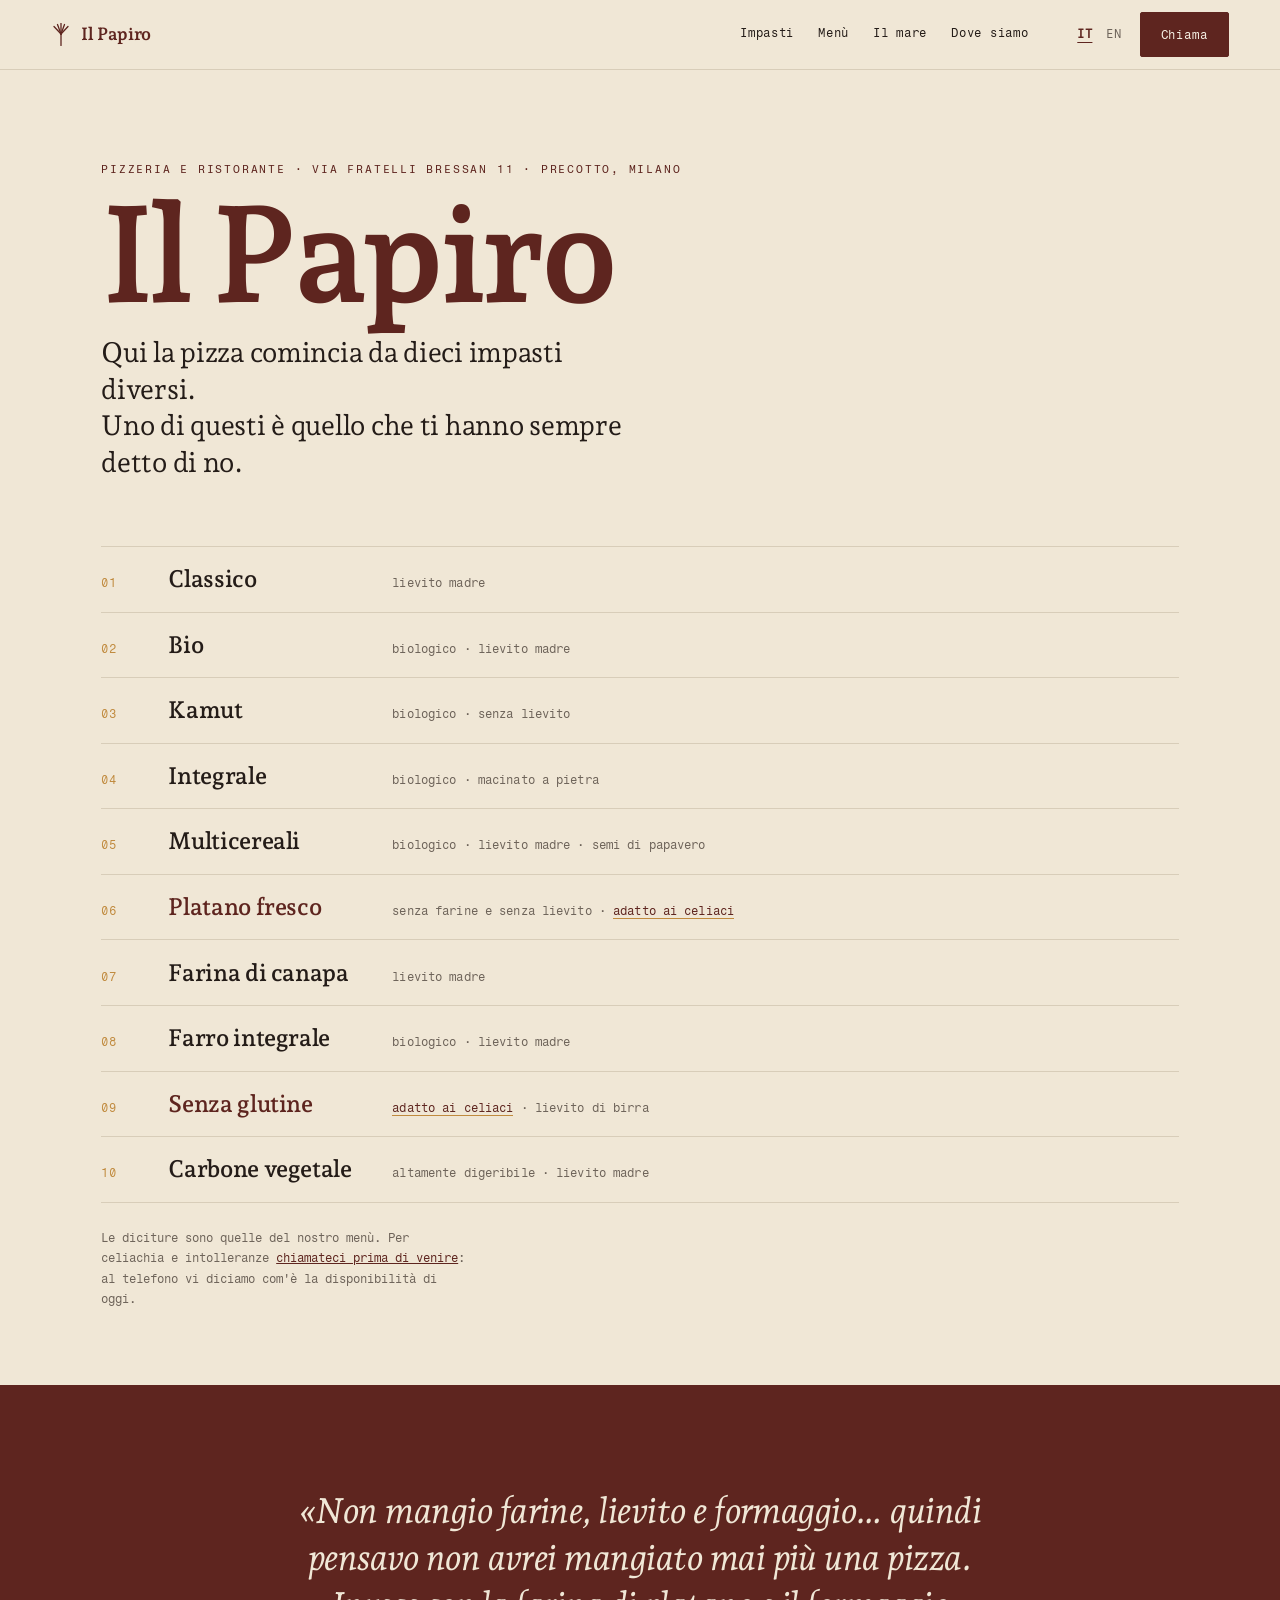
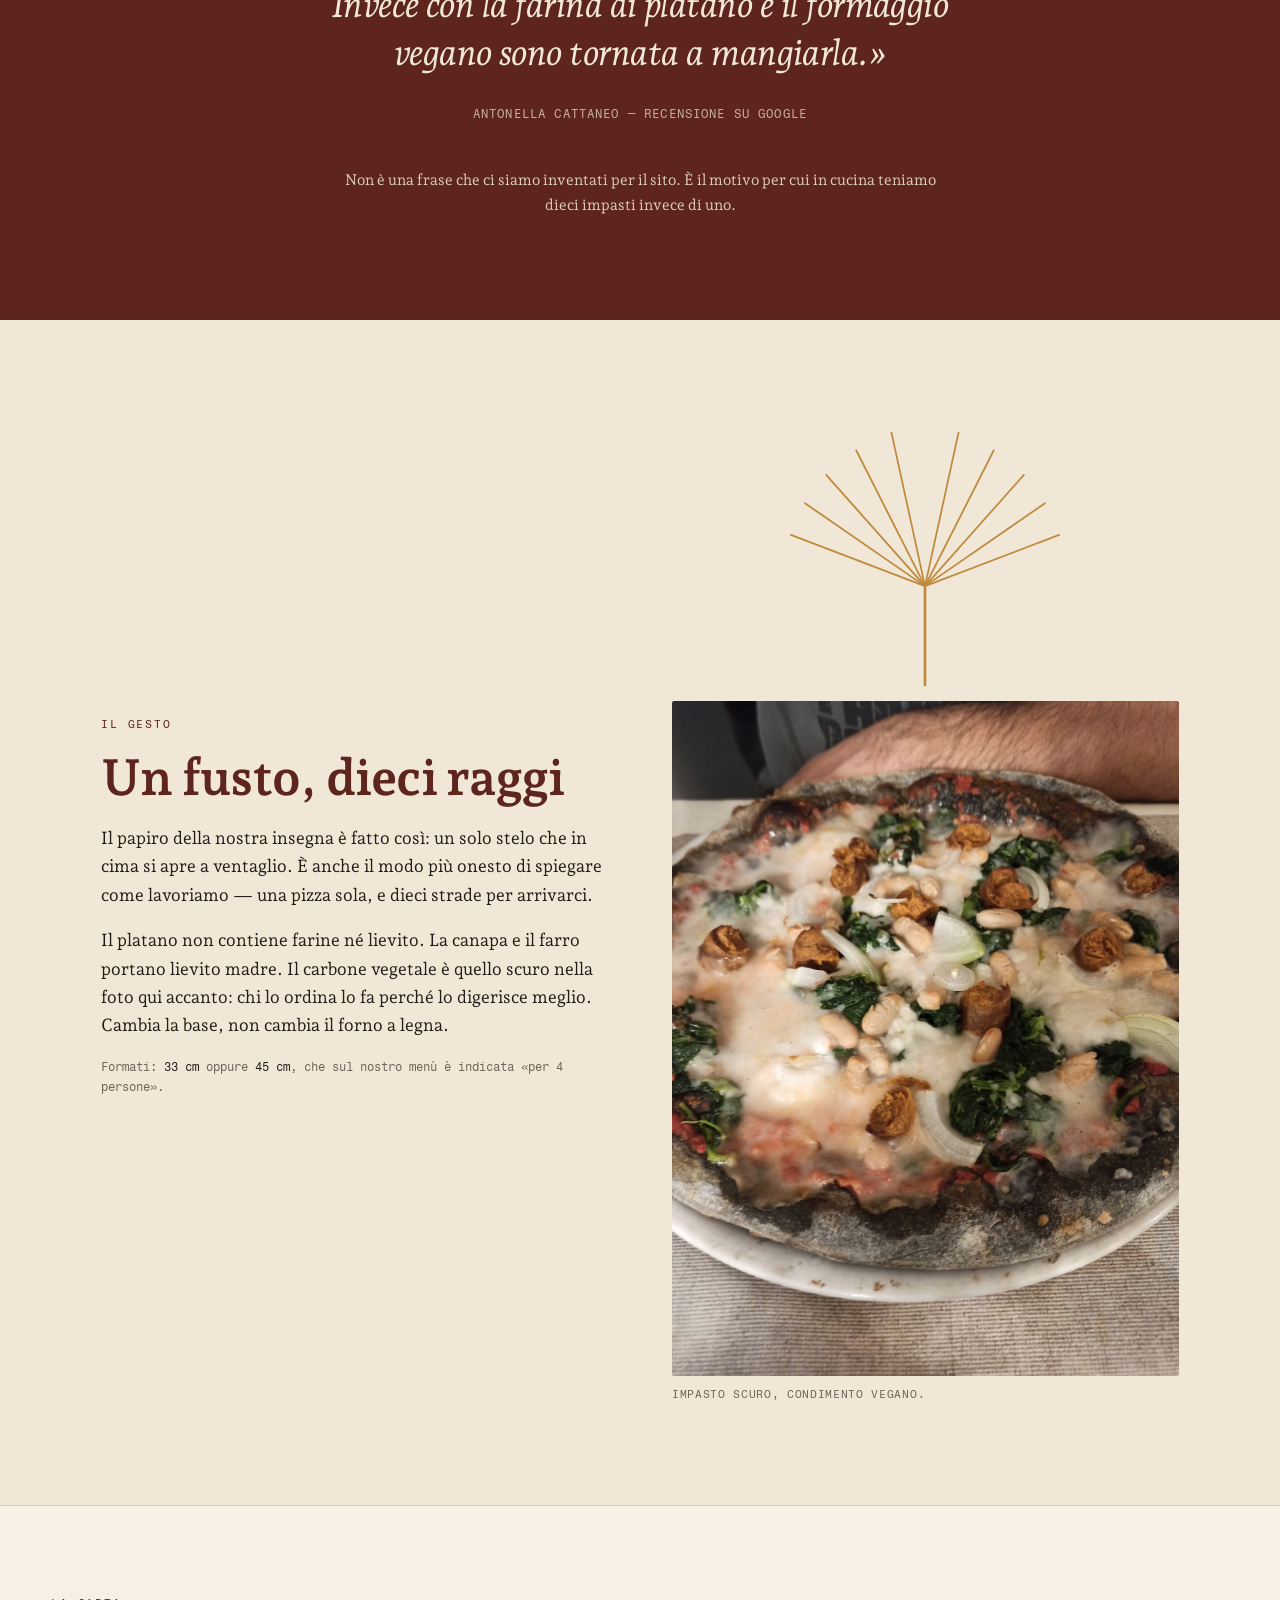
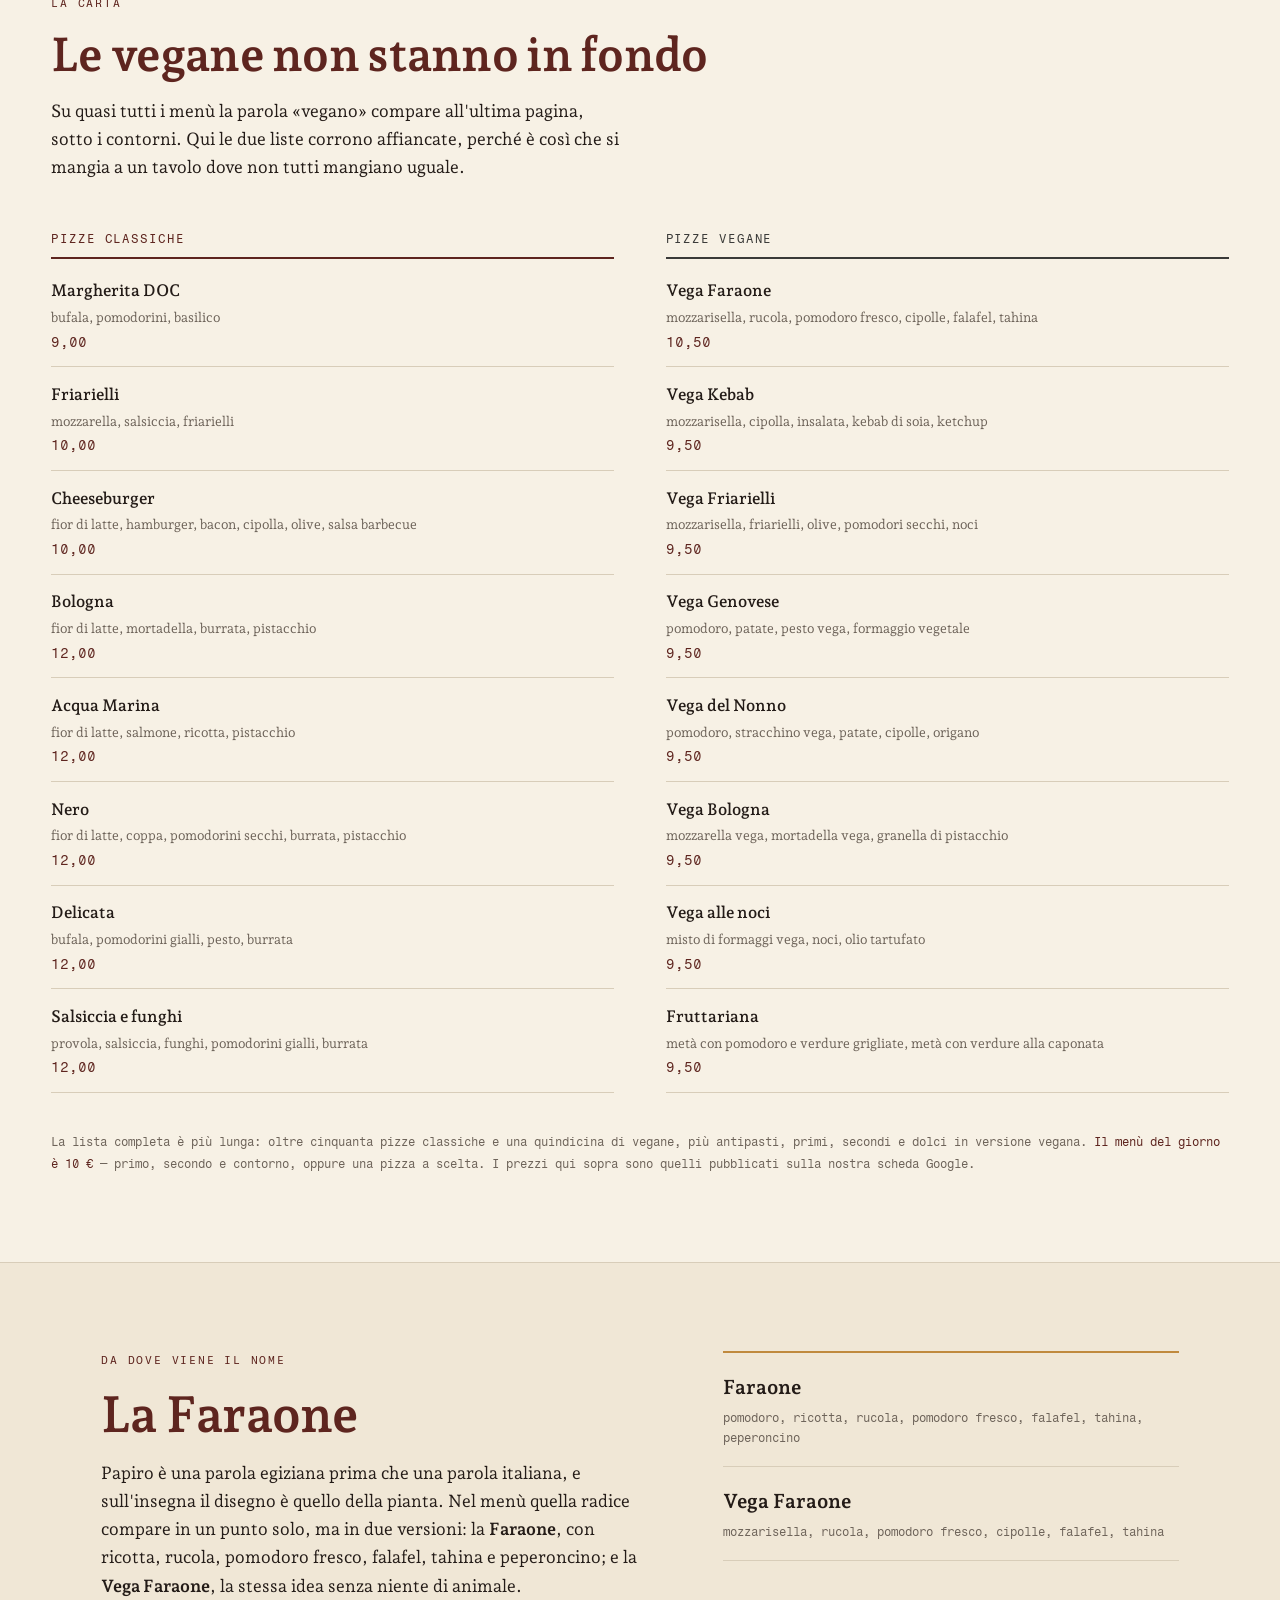
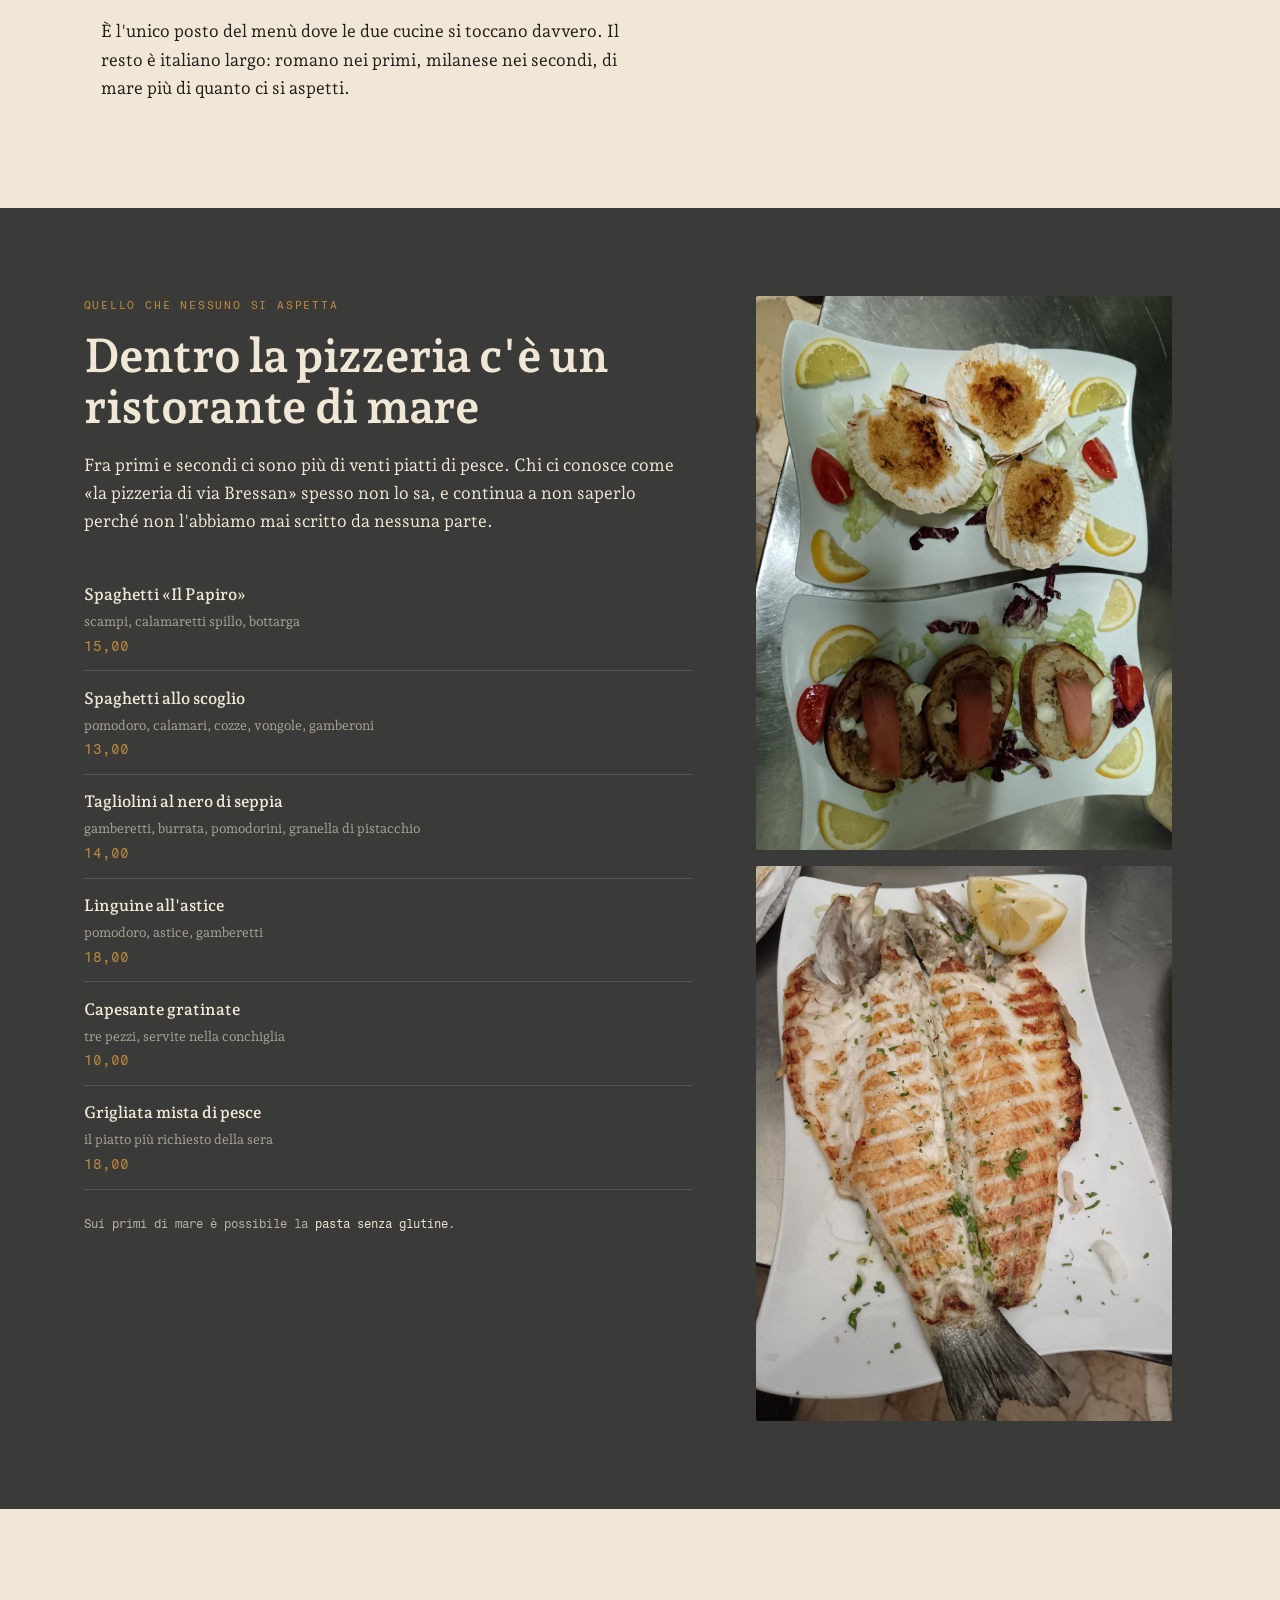
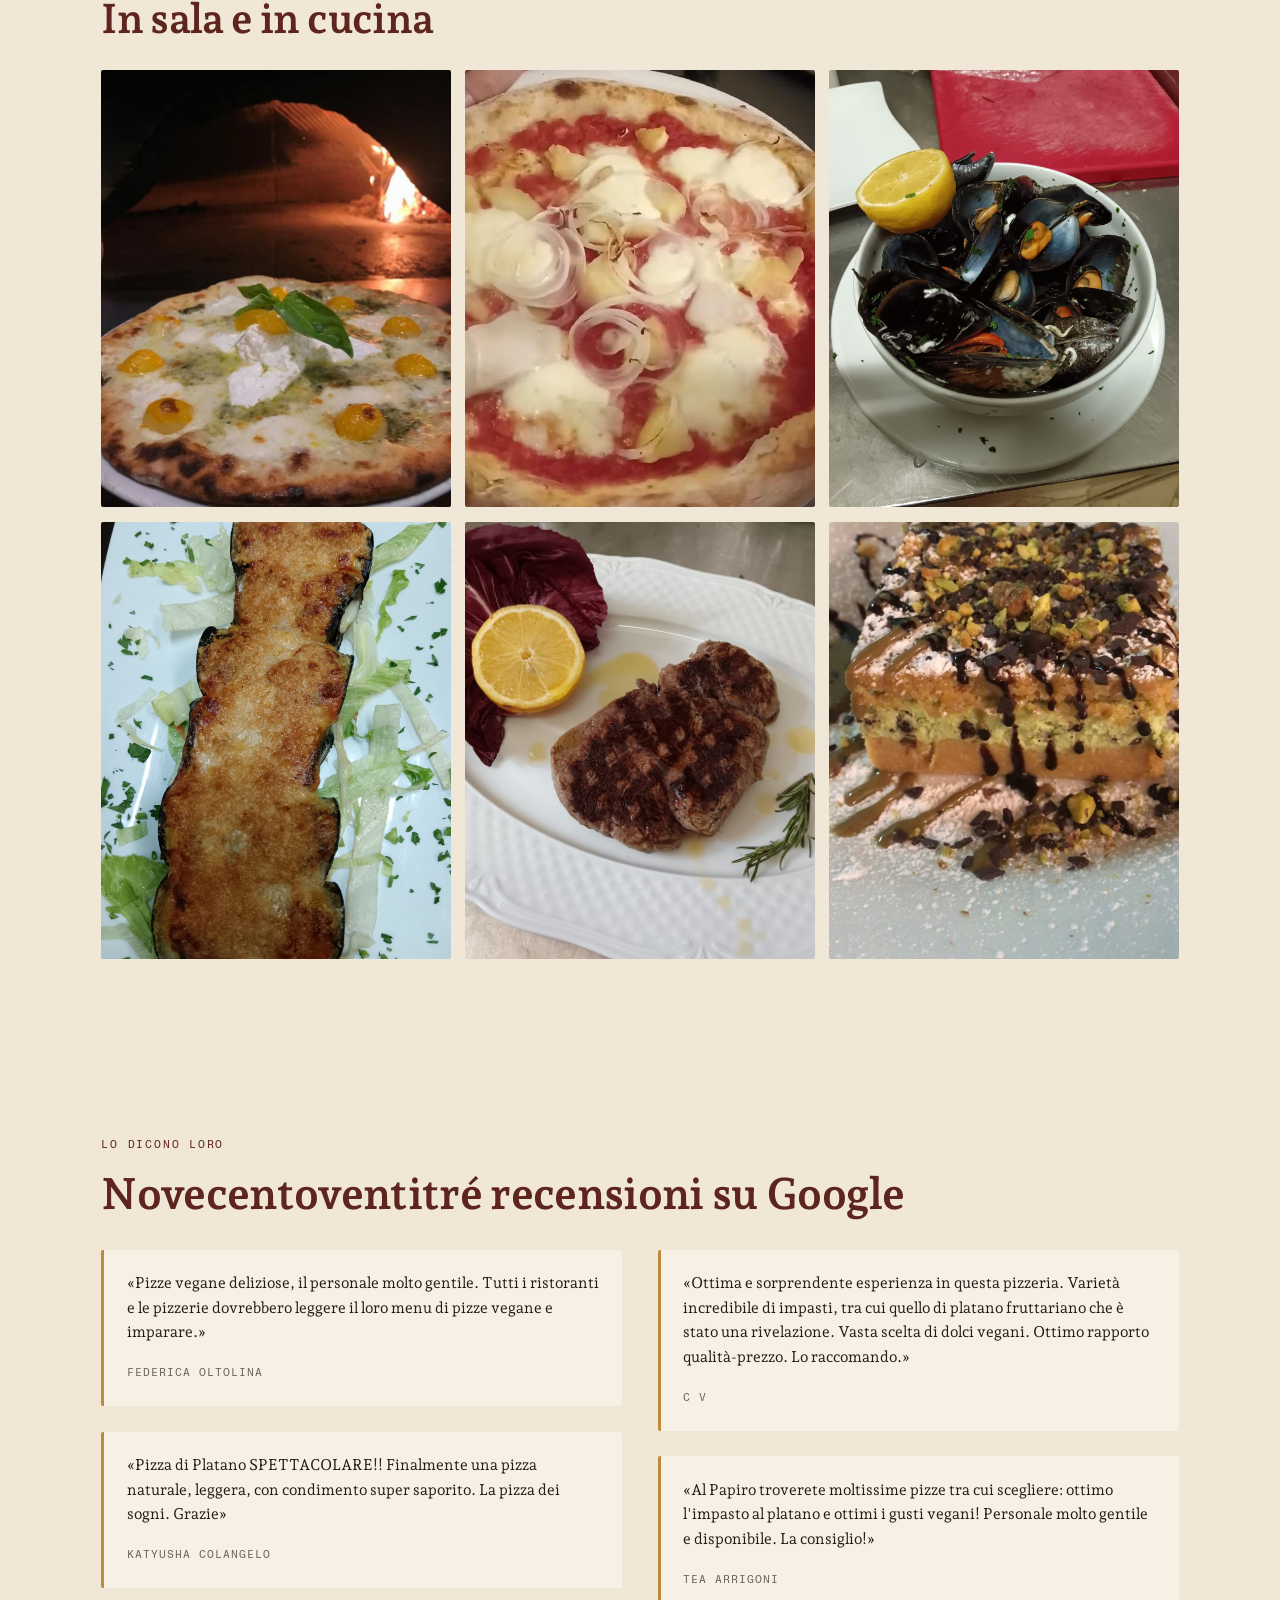
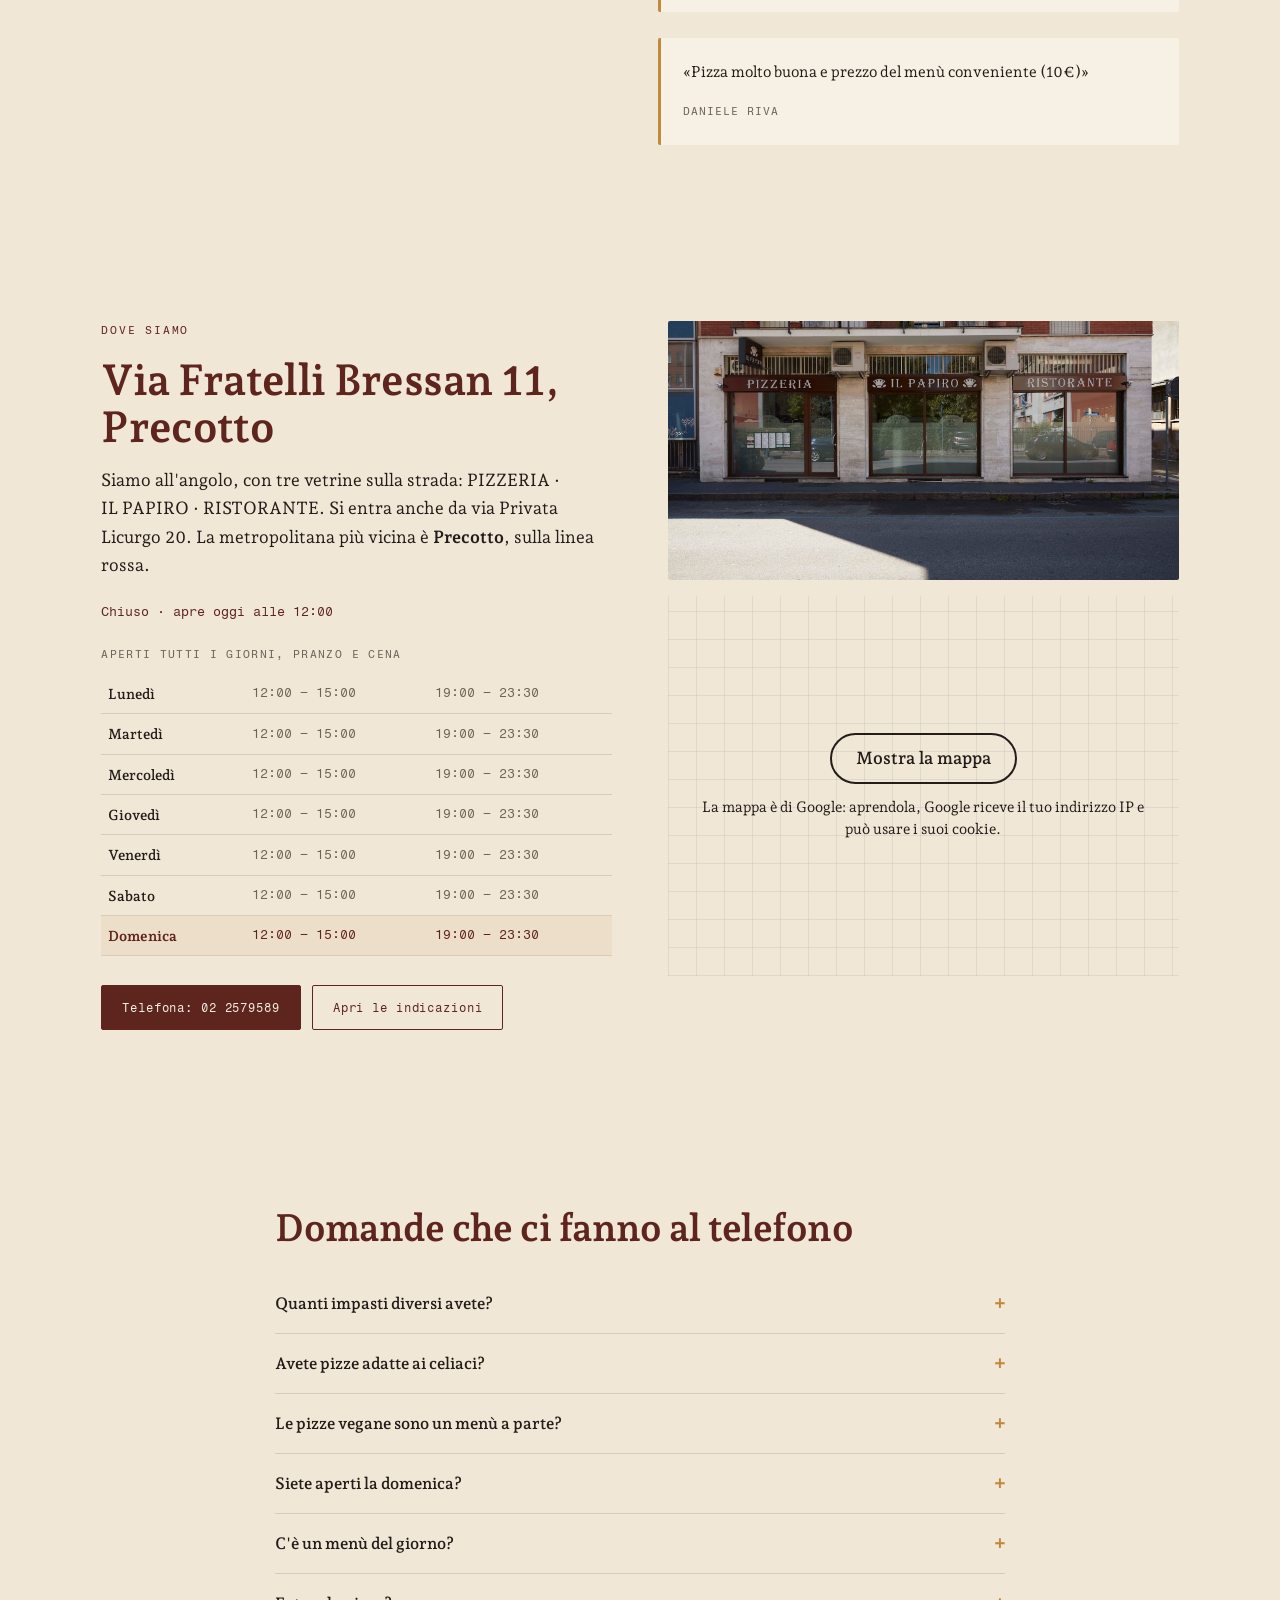
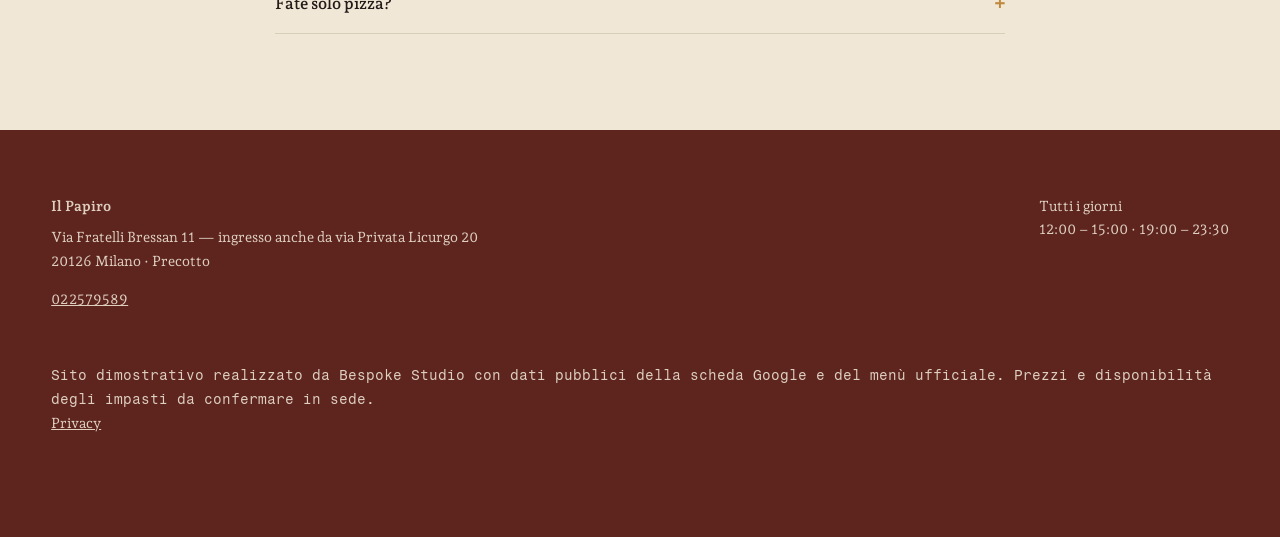
==== commit bd9e6460: "Privacy e pulizia: caratteri sul sito, mappa al clic, informativa, noindex - caratteri copiati nel s" ====
--- a/index.html
+++ b/index.html
@@ -3,6 +3,7 @@
 <head>
 <meta charset="utf-8">
 <meta name="viewport" content="width=device-width, initial-scale=1">
+<meta name="robots" content="noindex">
 <title>Il Papiro — Pizzeria e Ristorante a Precotto, Milano · dieci impasti</title>
 <meta name="description" content="Pizzeria e ristorante in via Fratelli Bressan 11, Precotto, Milano. Dieci impasti diversi — platano, canapa, kamut, carbone vegetale, senza glutine — pizze vegane, forno a legna e cucina di mare. Aperti sette giorni su sette.">
 <link rel="canonical" href="https://rotenzark.github.io/il-papiro-pizzeria/">
@@ -20,9 +21,7 @@
 <link rel="icon" href="img/favicon.svg" type="image/svg+xml">
 <link rel="icon" href="img/favicon-32.png" sizes="32x32">
 <link rel="apple-touch-icon" href="img/apple-touch-icon.png">
-<link rel="preconnect" href="https://fonts.googleapis.com">
-<link rel="preconnect" href="https://fonts.gstatic.com" crossorigin>
-<link href="https://fonts.googleapis.com/css2?family=Andada+Pro:ital,wght@0,400;0,600;0,700;1,400&family=Fragment+Mono:ital@0;1&display=swap" rel="stylesheet">
+<link rel="stylesheet" href="fonts/fonts.css?v=1">
 <link rel="stylesheet" href="css/styles.css?v=1">
 <script type="application/ld+json">
 {
@@ -298,23 +297,23 @@
     <h2 id="voci-titolo" data-i18n="rec.titolo">Novecentoventitré recensioni su Google</h2>
     <ul class="voci__lista">
       <li class="voce">
-        <p>«Pizze vegane deliziose, il personale molto gentile. Tutti i ristoranti e le pizzerie dovrebbero leggere il loro menu di pizze vegane e imparare.»</p>
+        <p lang="it">«Pizze vegane deliziose, il personale molto gentile. Tutti i ristoranti e le pizzerie dovrebbero leggere il loro menu di pizze vegane e imparare.»</p>
         <span class="voce__chi">Federica Oltolina</span>
       </li>
       <li class="voce">
-        <p>«Pizza di Platano SPETTACOLARE!! Finalmente una pizza naturale, leggera, con condimento super saporito. La pizza dei sogni. Grazie»</p>
+        <p lang="it">«Pizza di Platano SPETTACOLARE!! Finalmente una pizza naturale, leggera, con condimento super saporito. La pizza dei sogni. Grazie»</p>
         <span class="voce__chi">Katyusha Colangelo</span>
       </li>
       <li class="voce">
-        <p>«Ottima e sorprendente esperienza in questa pizzeria. Varietà incredibile di impasti, tra cui quello di platano fruttariano che è stato una rivelazione. Vasta scelta di dolci vegani. Ottimo rapporto qualità-prezzo. Lo raccomando.»</p>
+        <p lang="it">«Ottima e sorprendente esperienza in questa pizzeria. Varietà incredibile di impasti, tra cui quello di platano fruttariano che è stato una rivelazione. Vasta scelta di dolci vegani. Ottimo rapporto qualità-prezzo. Lo raccomando.»</p>
         <span class="voce__chi">c v</span>
       </li>
       <li class="voce">
-        <p>«Al Papiro troverete moltissime pizze tra cui scegliere: ottimo l'impasto al platano e ottimi i gusti vegani! Personale molto gentile e disponibile. La consiglio!»</p>
+        <p lang="it">«Al Papiro troverete moltissime pizze tra cui scegliere: ottimo l'impasto al platano e ottimi i gusti vegani! Personale molto gentile e disponibile. La consiglio!»</p>
         <span class="voce__chi">Tea Arrigoni</span>
       </li>
       <li class="voce">
-        <p>«Pizza molto buona e prezzo del menù conveniente (10€)»</p>
+        <p lang="it">«Pizza molto buona e prezzo del menù conveniente (10€)»</p>
         <span class="voce__chi">Daniele Riva</span>
       </li>
     </ul>
@@ -351,7 +350,7 @@
       <figure class="dove__facciata">
         <img src="img/facciata.jpg" width="1600" height="811" decoding="async" alt="La facciata del Papiro in via Fratelli Bressan: tre vetrine con le insegne pizzeria, Il Papiro e ristorante">
       </figure>
-      <iframe title="Mappa di Il Papiro, via Fratelli Bressan 11, Milano" src="https://www.google.com/maps?q=Il+Papiro+Via+Fratelli+Bressan+11+20126+Milano&output=embed" width="600" height="380" style="border:0" loading="lazy" referrerpolicy="no-referrer-when-downgrade"></iframe>
+      <div class="mappa-clic" data-mappa-clic style="--mappa-h: 380px"><template><iframe title="Mappa di Il Papiro, via Fratelli Bressan 11, Milano" src="https://www.google.com/maps?q=Il+Papiro+Via+Fratelli+Bressan+11+20126+Milano&output=embed" width="600" height="380" style="border:0" loading="lazy" referrerpolicy="no-referrer-when-downgrade"></iframe></template><div class="mappa-clic__velo"><a class="mappa-clic__btn" href="https://www.google.com/maps/place/Il+Papiro/@45.5103545,9.2221781,17z" target="_blank" rel="noopener">Mostra la mappa</a><p class="mappa-clic__nota">La mappa è di Google: aprendola, Google riceve il tuo indirizzo IP e può usare i suoi cookie.</p></div></div>
     </div>
   </section>
 
@@ -382,6 +381,7 @@
     </div>
   </div>
   <p class="chiusa__nota" data-i18n="foot.nota">Sito dimostrativo realizzato da Bespoke Studio con dati pubblici della scheda Google e del menù ufficiale. Prezzi e disponibilità degli impasti da confermare in sede.</p>
+  <p class="privacy-link"><a href="privacy.html">Privacy</a></p>
 </footer>
 
 <div class="barra" id="actionBar">
@@ -398,5 +398,6 @@
 <script src="https://cdn.jsdelivr.net/npm/gsap@3.12.5/dist/gsap.min.js"></script>
 <script src="https://cdn.jsdelivr.net/npm/gsap@3.12.5/dist/ScrollTrigger.min.js"></script>
 <script src="js/main.js?v=1"></script>
+<script src="js/mappa-clic.js?v=1" defer></script>
 </body>
 </html>
--- a/fonts/fonts.css
+++ b/fonts/fonts.css
@@ -0,0 +1,163 @@
+/* Caratteri ospitati sul sito: nessuna richiesta a Google Fonts o Fontshare (giro privacy 1/10/2026). Licenze in LICENSE.txt. */
+/* vietnamese */
+@font-face {
+  font-family: 'Andada Pro';
+  font-style: italic;
+  font-weight: 400;
+  font-display: swap;
+  src: url(andadapro-v26-HhyGU5Qi9-SuOEhPe4LtAIxwRrn9L22O2yYBRmdfLrDHJv2S.woff2) format('woff2');
+  unicode-range: U+0102-0103, U+0110-0111, U+0128-0129, U+0168-0169, U+01A0-01A1, U+01AF-01B0, U+0300-0301, U+0303-0304, U+0308-0309, U+0323, U+0329, U+1EA0-1EF9, U+20AB;
+}
+/* latin-ext */
+@font-face {
+  font-family: 'Andada Pro';
+  font-style: italic;
+  font-weight: 400;
+  font-display: swap;
+  src: url(andadapro-v26-HhyGU5Qi9-SuOEhPe4LtAIxwRrn9L22O2yYBRmdfLrHHJv2S.woff2) format('woff2');
+  unicode-range: U+0100-02BA, U+02BD-02C5, U+02C7-02CC, U+02CE-02D7, U+02DD-02FF, U+0304, U+0308, U+0329, U+1D00-1DBF, U+1E00-1E9F, U+1EF2-1EFF, U+2020, U+20A0-20AB, U+20AD-20C0, U+2113, U+2C60-2C7F, U+A720-A7FF;
+}
+/* latin */
+@font-face {
+  font-family: 'Andada Pro';
+  font-style: italic;
+  font-weight: 400;
+  font-display: swap;
+  src: url(andadapro-v26-HhyGU5Qi9-SuOEhPe4LtAIxwRrn9L22O2yYBRmdfLr_HJg.woff2) format('woff2');
+  unicode-range: U+0000-00FF, U+0131, U+0152-0153, U+02BB-02BC, U+02C6, U+02DA, U+02DC, U+0304, U+0308, U+0329, U+2000-206F, U+20AC, U+2122, U+2191, U+2193, U+2212, U+2215, U+FEFF, U+FFFD;
+}
+/* vietnamese */
+@font-face {
+  font-family: 'Andada Pro';
+  font-style: normal;
+  font-weight: 400;
+  font-display: swap;
+  src: url(andadapro-v26-HhyRU5Qi9-SuOEhPe4LtAIZqSIkI.woff2) format('woff2');
+  unicode-range: U+0102-0103, U+0110-0111, U+0128-0129, U+0168-0169, U+01A0-01A1, U+01AF-01B0, U+0300-0301, U+0303-0304, U+0308-0309, U+0323, U+0329, U+1EA0-1EF9, U+20AB;
+}
+/* latin-ext */
+@font-face {
+  font-family: 'Andada Pro';
+  font-style: normal;
+  font-weight: 400;
+  font-display: swap;
+  src: url(andadapro-v26-HhyRU5Qi9-SuOEhPe4LtAIdqSIkI.woff2) format('woff2');
+  unicode-range: U+0100-02BA, U+02BD-02C5, U+02C7-02CC, U+02CE-02D7, U+02DD-02FF, U+0304, U+0308, U+0329, U+1D00-1DBF, U+1E00-1E9F, U+1EF2-1EFF, U+2020, U+20A0-20AB, U+20AD-20C0, U+2113, U+2C60-2C7F, U+A720-A7FF;
+}
+/* latin */
+@font-face {
+  font-family: 'Andada Pro';
+  font-style: normal;
+  font-weight: 400;
+  font-display: swap;
+  src: url(andadapro-v26-HhyRU5Qi9-SuOEhPe4LtAIlqSA.woff2) format('woff2');
+  unicode-range: U+0000-00FF, U+0131, U+0152-0153, U+02BB-02BC, U+02C6, U+02DA, U+02DC, U+0304, U+0308, U+0329, U+2000-206F, U+20AC, U+2122, U+2191, U+2193, U+2212, U+2215, U+FEFF, U+FFFD;
+}
+/* vietnamese */
+@font-face {
+  font-family: 'Andada Pro';
+  font-style: normal;
+  font-weight: 600;
+  font-display: swap;
+  src: url(andadapro-v26-HhyRU5Qi9-SuOEhPe4LtAIZqSIkI.woff2) format('woff2');
+  unicode-range: U+0102-0103, U+0110-0111, U+0128-0129, U+0168-0169, U+01A0-01A1, U+01AF-01B0, U+0300-0301, U+0303-0304, U+0308-0309, U+0323, U+0329, U+1EA0-1EF9, U+20AB;
+}
+/* latin-ext */
+@font-face {
+  font-family: 'Andada Pro';
+  font-style: normal;
+  font-weight: 600;
+  font-display: swap;
+  src: url(andadapro-v26-HhyRU5Qi9-SuOEhPe4LtAIdqSIkI.woff2) format('woff2');
+  unicode-range: U+0100-02BA, U+02BD-02C5, U+02C7-02CC, U+02CE-02D7, U+02DD-02FF, U+0304, U+0308, U+0329, U+1D00-1DBF, U+1E00-1E9F, U+1EF2-1EFF, U+2020, U+20A0-20AB, U+20AD-20C0, U+2113, U+2C60-2C7F, U+A720-A7FF;
+}
+/* latin */
+@font-face {
+  font-family: 'Andada Pro';
+  font-style: normal;
+  font-weight: 600;
+  font-display: swap;
+  src: url(andadapro-v26-HhyRU5Qi9-SuOEhPe4LtAIlqSA.woff2) format('woff2');
+  unicode-range: U+0000-00FF, U+0131, U+0152-0153, U+02BB-02BC, U+02C6, U+02DA, U+02DC, U+0304, U+0308, U+0329, U+2000-206F, U+20AC, U+2122, U+2191, U+2193, U+2212, U+2215, U+FEFF, U+FFFD;
+}
+/* vietnamese */
+@font-face {
+  font-family: 'Andada Pro';
+  font-style: normal;
+  font-weight: 700;
+  font-display: swap;
+  src: url(andadapro-v26-HhyRU5Qi9-SuOEhPe4LtAIZqSIkI.woff2) format('woff2');
+  unicode-range: U+0102-0103, U+0110-0111, U+0128-0129, U+0168-0169, U+01A0-01A1, U+01AF-01B0, U+0300-0301, U+0303-0304, U+0308-0309, U+0323, U+0329, U+1EA0-1EF9, U+20AB;
+}
+/* latin-ext */
+@font-face {
+  font-family: 'Andada Pro';
+  font-style: normal;
+  font-weight: 700;
+  font-display: swap;
+  src: url(andadapro-v26-HhyRU5Qi9-SuOEhPe4LtAIdqSIkI.woff2) format('woff2');
+  unicode-range: U+0100-02BA, U+02BD-02C5, U+02C7-02CC, U+02CE-02D7, U+02DD-02FF, U+0304, U+0308, U+0329, U+1D00-1DBF, U+1E00-1E9F, U+1EF2-1EFF, U+2020, U+20A0-20AB, U+20AD-20C0, U+2113, U+2C60-2C7F, U+A720-A7FF;
+}
+/* latin */
+@font-face {
+  font-family: 'Andada Pro';
+  font-style: normal;
+  font-weight: 700;
+  font-display: swap;
+  src: url(andadapro-v26-HhyRU5Qi9-SuOEhPe4LtAIlqSA.woff2) format('woff2');
+  unicode-range: U+0000-00FF, U+0131, U+0152-0153, U+02BB-02BC, U+02C6, U+02DA, U+02DC, U+0304, U+0308, U+0329, U+2000-206F, U+20AC, U+2122, U+2191, U+2193, U+2212, U+2215, U+FEFF, U+FFFD;
+}
+/* cyrillic-ext */
+@font-face {
+  font-family: 'Fragment Mono';
+  font-style: italic;
+  font-weight: 400;
+  font-display: swap;
+  src: url(fragmentmono-v6-4iC16K5wfMRRjxp0DA6-2CLnB4Z3ia0M31U.woff2) format('woff2');
+  unicode-range: U+0460-052F, U+1C80-1C8A, U+20B4, U+2DE0-2DFF, U+A640-A69F, U+FE2E-FE2F;
+}
+/* latin-ext */
+@font-face {
+  font-family: 'Fragment Mono';
+  font-style: italic;
+  font-weight: 400;
+  font-display: swap;
+  src: url(fragmentmono-v6-4iC16K5wfMRRjxp0DA6-2CLnB4Z3iq0M31U.woff2) format('woff2');
+  unicode-range: U+0100-02BA, U+02BD-02C5, U+02C7-02CC, U+02CE-02D7, U+02DD-02FF, U+0304, U+0308, U+0329, U+1D00-1DBF, U+1E00-1E9F, U+1EF2-1EFF, U+2020, U+20A0-20AB, U+20AD-20C0, U+2113, U+2C60-2C7F, U+A720-A7FF;
+}
+/* latin */
+@font-face {
+  font-family: 'Fragment Mono';
+  font-style: italic;
+  font-weight: 400;
+  font-display: swap;
+  src: url(fragmentmono-v6-4iC16K5wfMRRjxp0DA6-2CLnB4Z3hK0M.woff2) format('woff2');
+  unicode-range: U+0000-00FF, U+0131, U+0152-0153, U+02BB-02BC, U+02C6, U+02DA, U+02DC, U+0304, U+0308, U+0329, U+2000-206F, U+20AC, U+2122, U+2191, U+2193, U+2212, U+2215, U+FEFF, U+FFFD;
+}
+/* cyrillic-ext */
+@font-face {
+  font-family: 'Fragment Mono';
+  font-style: normal;
+  font-weight: 400;
+  font-display: swap;
+  src: url(fragmentmono-v6-4iCr6K5wfMRRjxp0DA6-2CLnB45HhrUI.woff2) format('woff2');
+  unicode-range: U+0460-052F, U+1C80-1C8A, U+20B4, U+2DE0-2DFF, U+A640-A69F, U+FE2E-FE2F;
+}
+/* latin-ext */
+@font-face {
+  font-family: 'Fragment Mono';
+  font-style: normal;
+  font-weight: 400;
+  font-display: swap;
+  src: url(fragmentmono-v6-4iCr6K5wfMRRjxp0DA6-2CLnB41HhrUI.woff2) format('woff2');
+  unicode-range: U+0100-02BA, U+02BD-02C5, U+02C7-02CC, U+02CE-02D7, U+02DD-02FF, U+0304, U+0308, U+0329, U+1D00-1DBF, U+1E00-1E9F, U+1EF2-1EFF, U+2020, U+20A0-20AB, U+20AD-20C0, U+2113, U+2C60-2C7F, U+A720-A7FF;
+}
+/* latin */
+@font-face {
+  font-family: 'Fragment Mono';
+  font-style: normal;
+  font-weight: 400;
+  font-display: swap;
+  src: url(fragmentmono-v6-4iCr6K5wfMRRjxp0DA6-2CLnB4NHhg.woff2) format('woff2');
+  unicode-range: U+0000-00FF, U+0131, U+0152-0153, U+02BB-02BC, U+02C6, U+02DA, U+02DC, U+0304, U+0308, U+0329, U+2000-206F, U+20AC, U+2122, U+2191, U+2193, U+2212, U+2215, U+FEFF, U+FFFD;
+}
--- a/css/styles.css
+++ b/css/styles.css
@@ -404,3 +404,12 @@
   .orari th{width:6.5rem;font-size:.88rem}
   .orari td{font-size:.74rem;padding:.5rem .25rem}
 }
+
+/*MAPPACLIC*/
+/* la mappa Google si carica solo al clic (giro privacy 1/10/2026) */
+.mappa-clic { display: flex; align-items: center; justify-content: center; width: 100%; height: 100%; min-height: var(--mappa-h, 320px); box-sizing: border-box; padding: 24px; text-align: center; background: repeating-linear-gradient(0deg, rgba(127, 127, 127, 0.14) 0 1px, transparent 1px 28px), repeating-linear-gradient(90deg, rgba(127, 127, 127, 0.14) 0 1px, transparent 1px 28px); }
+.mappa-clic__velo { display: flex; flex-direction: column; align-items: center; gap: 12px; max-width: 32em; }
+.mappa-clic__btn { display: inline-block; padding: 0.75em 1.4em; border: 2px solid currentColor; border-radius: 999px; color: inherit; font: inherit; font-weight: 600; line-height: 1.2; text-decoration: none; background: transparent; cursor: pointer; }
+.mappa-clic__btn:hover, .mappa-clic__btn:focus-visible { text-decoration: underline; }
+.mappa-clic__nota { margin: 0; font-size: 0.85em; line-height: 1.45; }
+/*/MAPPACLIC*/
